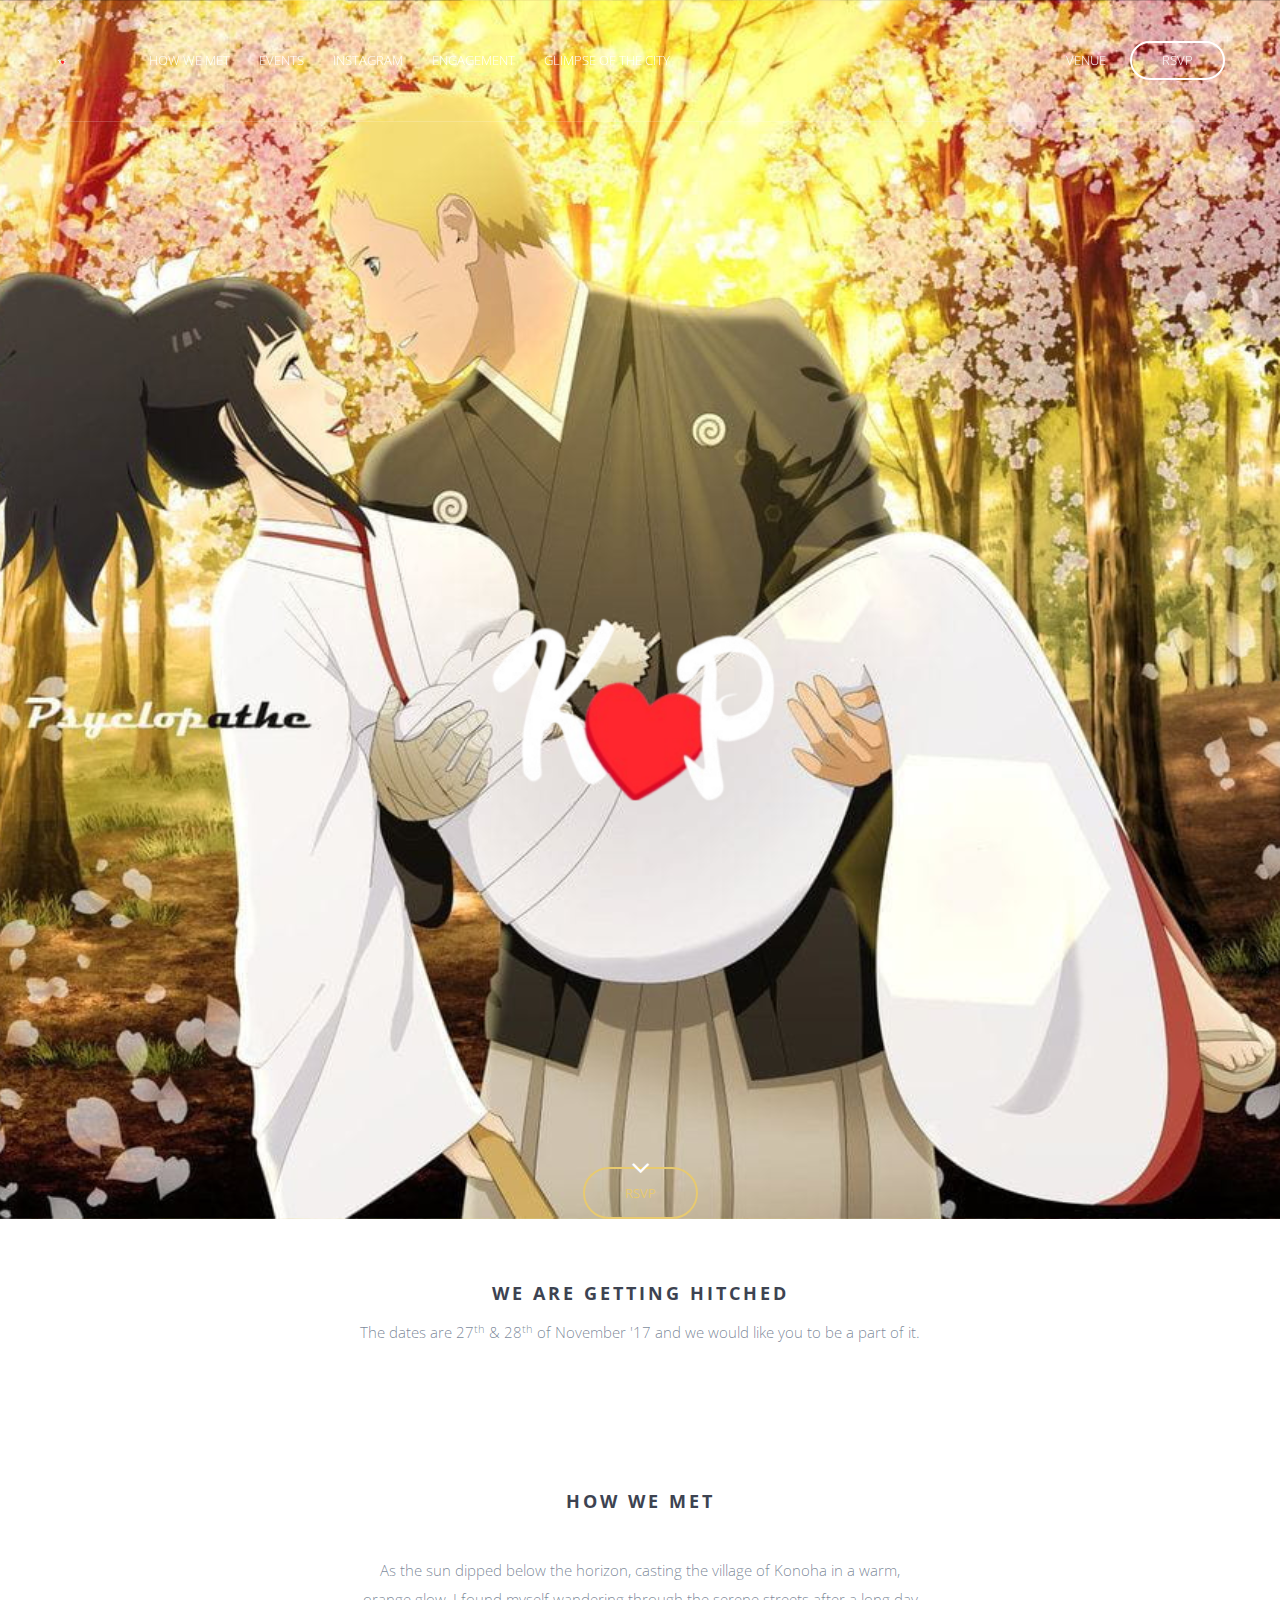
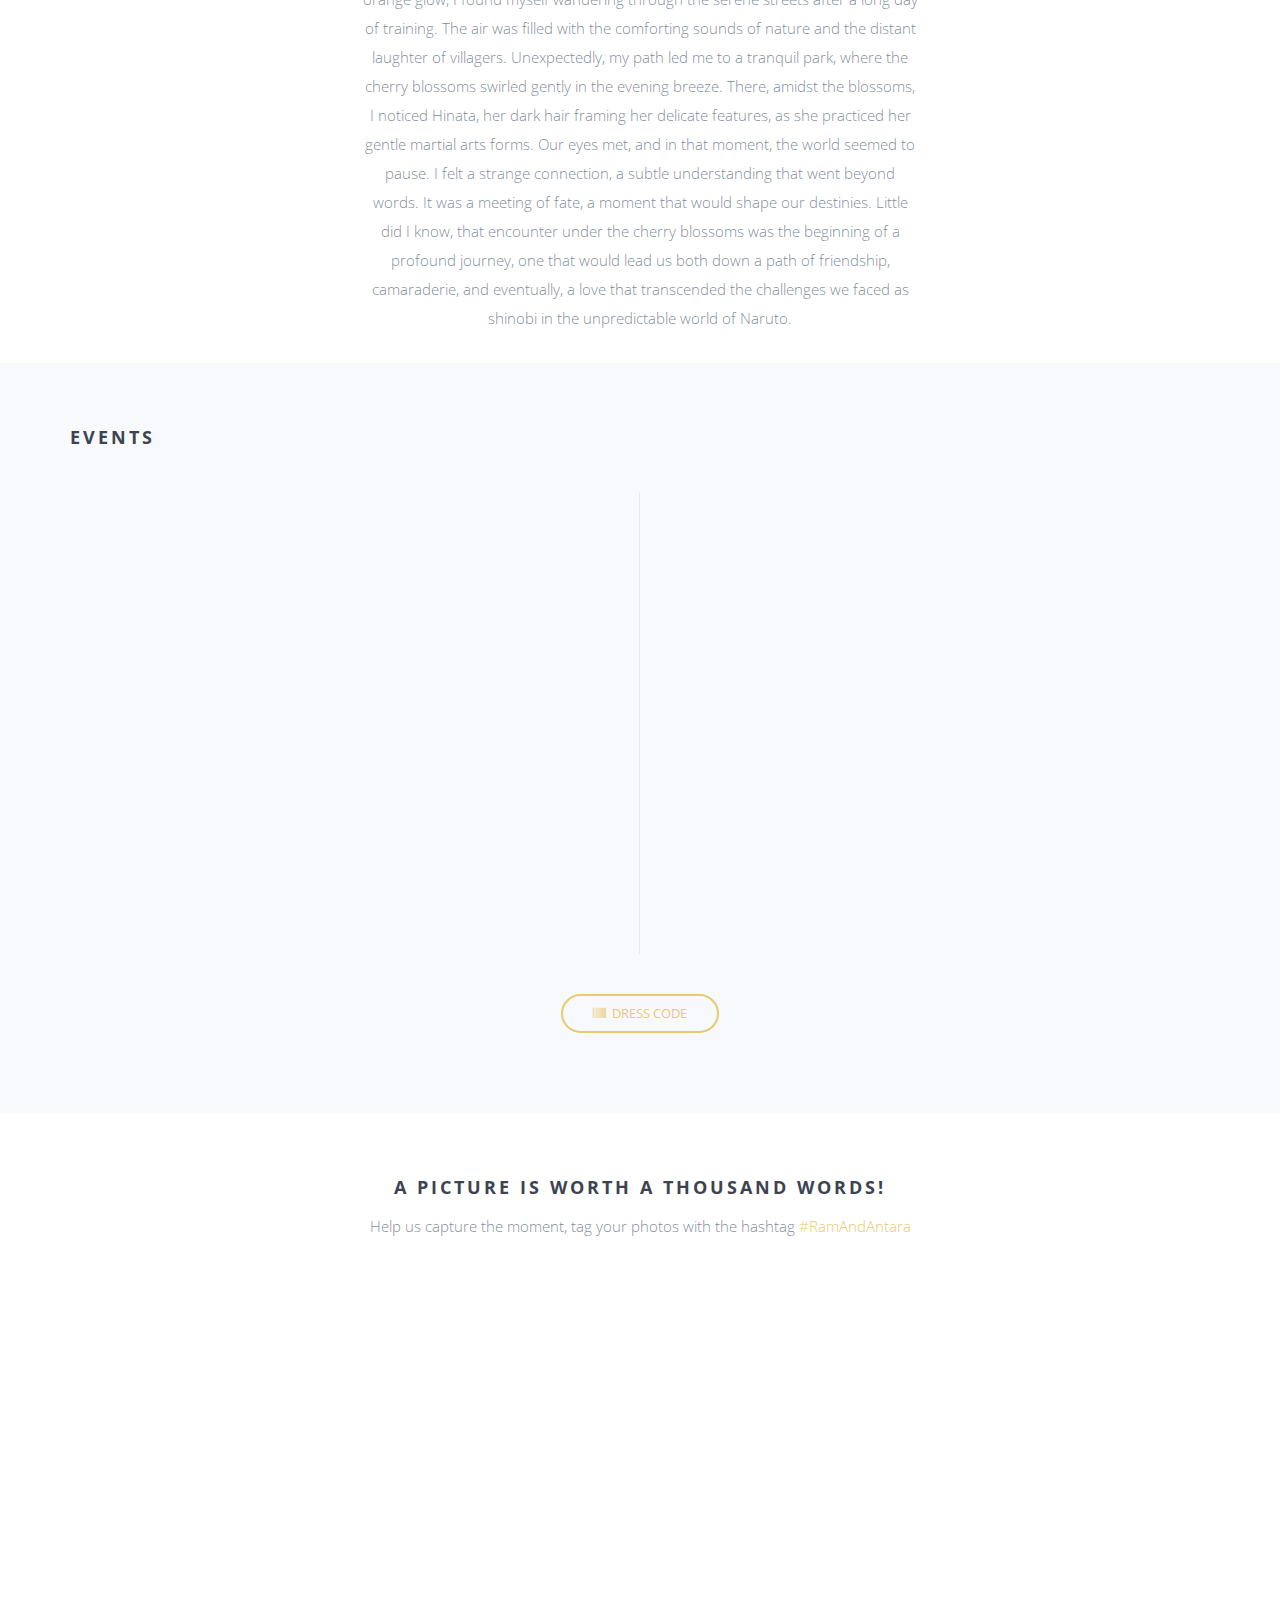
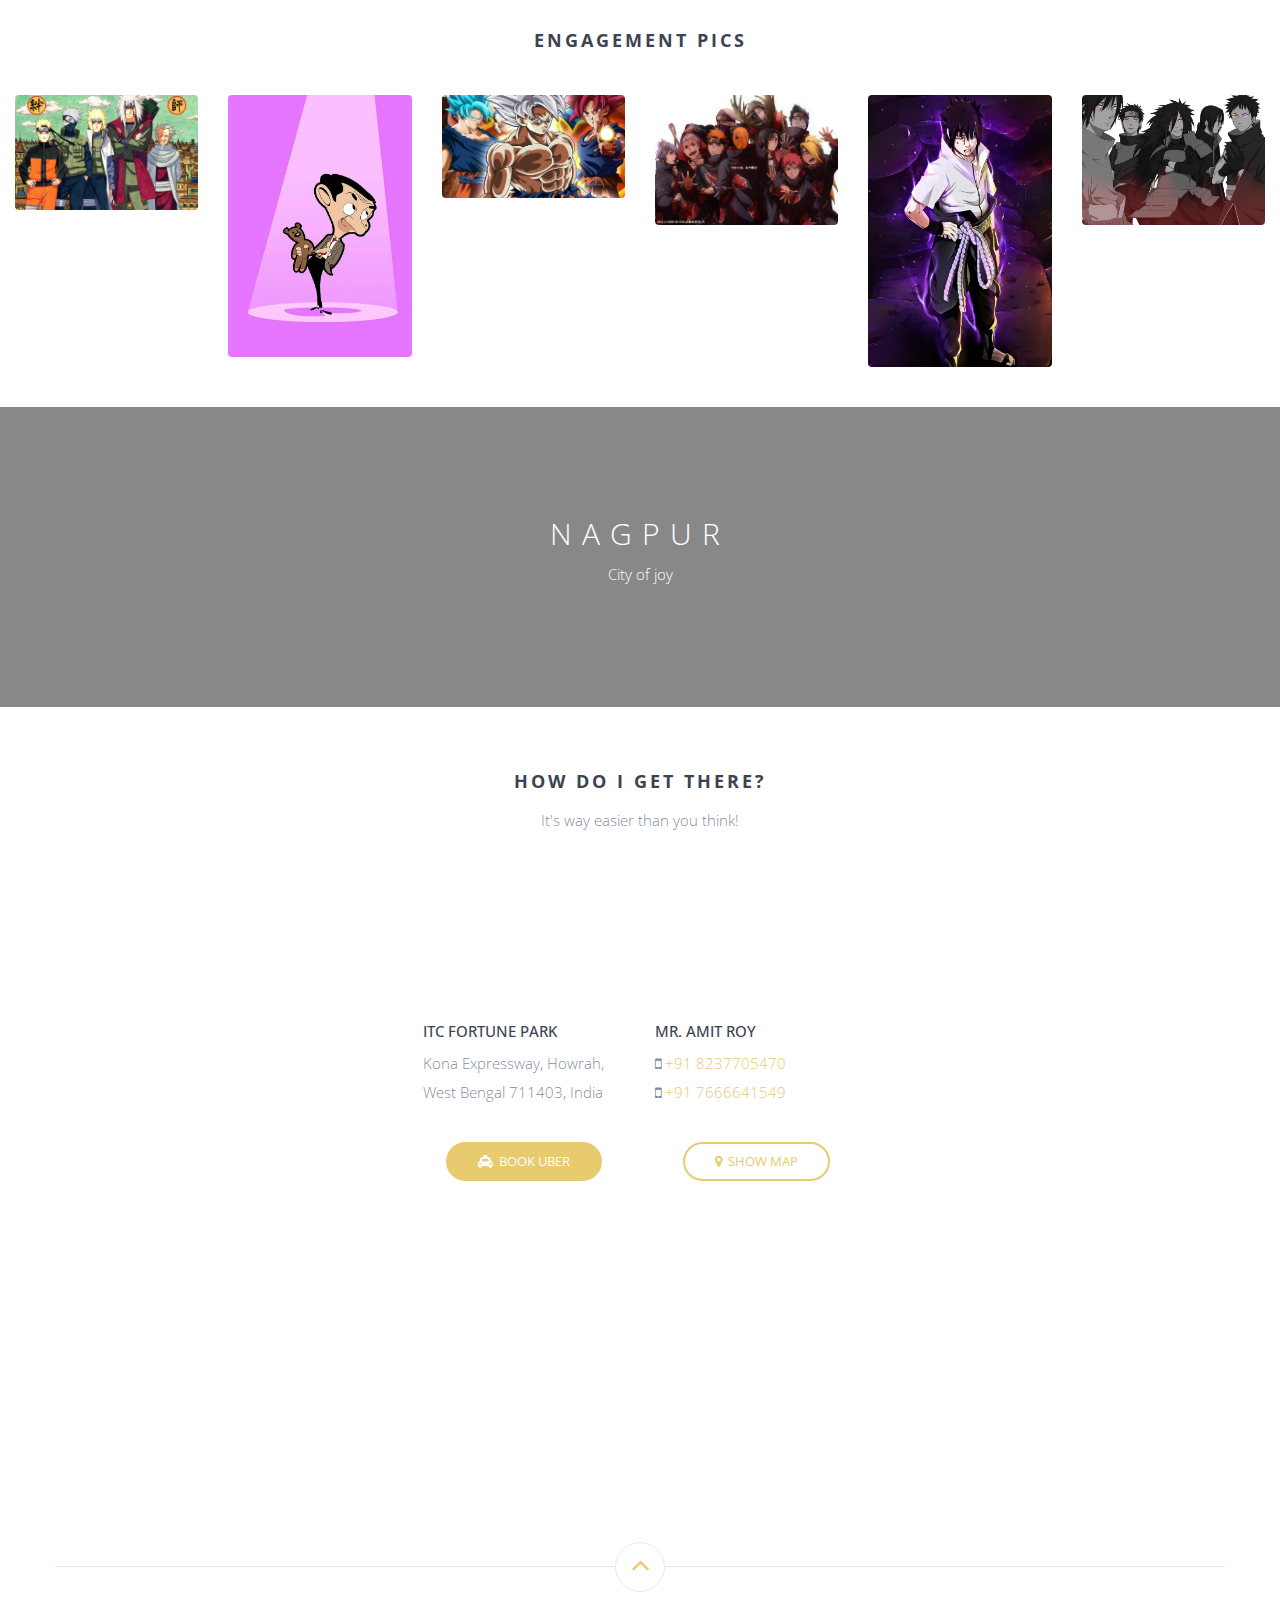
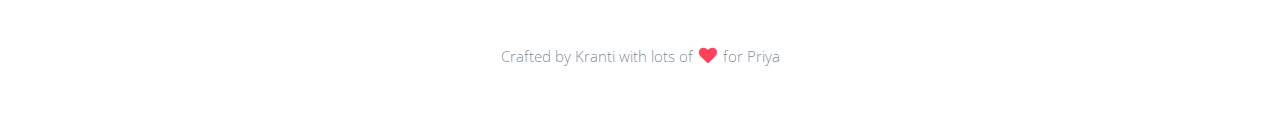
==== index.html @ 47516de5 "first commit" ====
<!doctype html>
<!--[if lt IE 7]>
<html class="no-js lt-ie9 lt-ie8 lt-ie7" lang="en"> <![endif]-->
<!--[if IE 7]>
<html class="no-js lt-ie9 lt-ie8" lang="en"> <![endif]-->
<!--[if IE 8]>
<html class="no-js lt-ie9" lang="en"> <![endif]-->
<!--[if gt IE 8]><!-->
<html class="no-js" lang="en"> <!--<![endif]-->
<head>
    <meta charset="utf-8">
    <meta http-equiv="X-UA-Compatible" content="IE=edge"/>
    <title>Kranti & Priya getting hitched!</title>
    <meta name="description" content="We would like to invite you to our big day.">
    <meta name="viewport" content="width=device-width, initial-scale=1">
    <meta name="theme-color" content="#ffffff">
    <meta property="og:title" content="Ram & Antara getting hitched">
    <meta property="og:description" content="We would like to invite you to our big day.">
    <meta property="og:image" content="https://wedding.ramswaroop.me/img/hero-min.jpg">
    <meta property="og:type" content="website">
    <link rel="apple-touch-icon" sizes="180x180" href="apple-touch-icon.png">
    <link rel="icon" type="image/png" sizes="32x32" href="favicon-32x32.png">
    <link rel="icon" type="image/png" sizes="16x16" href="favicon-16x16.png">
    <link rel="manifest" href="manifest.json">
    <link rel="mask-icon" href="safari-pinned-tab.svg" color="#5bbad5">

    <script>
        // load css files from CDN if local node_modules fail
        function loadCssFromCDN(css) {
            // create new link tag
            const link = document.createElement('link');
            if (css === 'animate.css') {
                link.href = 'https://cdnjs.cloudflare.com/ajax/libs/animate.css/3.7.2/animate.min.css';
            } else if (css === 'font-awesome.css') {
                link.href = 'https://cdnjs.cloudflare.com/ajax/libs/font-awesome/4.7.0/css/font-awesome.min.css';
            }
            link.rel = 'stylesheet';

            // add link tag to head section
            document.getElementsByTagName('head')[0].appendChild(link);
        }

        // load js files from CDN if local node_modules fail
        function loadJsFromCDN(js) {
            if (js === 'waypoints.js') {
                document.write('<script src="https://cdnjs.cloudflare.com/ajax/libs/waypoints/4.0.1/jquery.waypoints.js"><\/script>');
            } else if (js === 'jquery.js') {
                document.write('<script src="https://ajax.googleapis.com/ajax/libs/jquery/1.11.2/jquery.min.js"><\/script>');
            }
        }
    </script>

    <link rel="stylesheet" href="css/normalize.min.css">
    <link rel="stylesheet" href="css/bootstrap.min.css">
    <link rel="stylesheet" href="css/jquery.fancybox.css">
    <link rel="stylesheet" href="css/flexslider.css">
    <link rel="stylesheet" href="css/styles.min.css">
    <link rel="stylesheet" href="css/queries.css">
    <link rel="stylesheet" href="node_modules/animate.css/animate.min.css" onerror="loadCssFromCDN('animate.css')">
    <link rel="stylesheet" href="node_modules/font-awesome/css/font-awesome.min.css" onerror="loadCssFromCDN('font-awesome.css')">
    <script src="js/vendor/modernizr-2.8.3-respond-1.4.2.min.js"></script>
</head>
<body id="top">
  <!----  <script>
        document.addEventListener('mousemove', function(e){
            Let body= document.querySelector('body');
            Let heart=document.createElement('span');
            Let x =e.offsetX;
            Let y=e.offsetY;
            heart.style.left=x+'px';
            heart.style.top=y+'px';

            body.appendChild(heart);


            setTimeout(function(){
                heart.remove();


            },1000)


        })




    </script>
    <canvas id="canvas" width="1" height="1"></canvas> -->
<!--[if lt IE 8]>
<p class="browserupgrade">You are using an <strong>outdated</strong> browser. Please <a href="https://browsehappy.com/">upgrade
    your browser</a> to improve your experience.</p>
<![endif]-->
<section class="hero">
    <section class="navigation">
        <header>
            <div class="header-content">
                <div class="logo"><a href="#"><img src="img/logo.png" alt="Logo"></a></div>
                <div class="header-nav">
                    <nav>
                        <ul class="primary-nav">
                            <li><a href="#intro">How we met</a></li>
                            <li><a href="#events">Events</a></li>
                            <li><a href="#instagram">Instagram</a></li>
                            <li><a href="#eng-pics">Engagement</a></li>
                            <li class="hidden-sm hidden-xs"><a href="#video-bg">Glimpse of the city</a></li>
                        </ul>
                        <ul class="member-actions">
                            <li><a href="#map" class="login">Venue</a></li>
                            <li><a href="#rsvp" class="btn-white btn-small">RSVP</a></li>
                        </ul>
                    </nav>
                </div>
                <div class="navicon">
                    <a class="nav-toggle" href="#"><span></span></a>
                </div>
            </div>
        </header>
    </section>
    <div class="container">
        <div class="row">
            <div class="col-md-10 col-md-offset-1">
                <div class="hero-content text-center">
                    <!--<h1>Ram and Antara</h1>-->
                    <img src="img/logo-lg.png">
                    <!--<p class="intro">Ram & Antara are getting hitched!</p>-->
                    <!--<a href="#" class="btn btn-fill btn-large btn-margin-right">Scroll Down</a> -->
                </div>
            </div>
        </div>
        <div class="row">
            <div class="col-sm-4 hidden-xs"></div>
            <div class="col-sm-4 hidden-xs text-center"><a href="#rsvp"
                                                           class="btn btn-accent btn-large rsvp-btn">RSVP</a></div>
            <div class="col-sm-4 hidden-xs"></div>
        </div>
    </div>
    <div class="down-arrow floating-arrow"><a href="#invitation"><i class="fa fa-angle-down"></i></a></div>
</section>

<section id="invitation" class="section-padding">
    <div class="container">
        <div class="row">
            <div class="col-md-12 text-center">
                <h3>We are getting hitched</h3>
                <p>The dates are 27<sup>th</sup> & 28<sup>th</sup> of November '17 and we would like you to be a part of
                    it.</p>
                <div class="share-bar"></div>
            </div>
        </div>
    </div>
</section>

<section id="intro">
    <div class="container">
        <div class="row">
            <div class="col-md-12 text-center">
                <h3 class="header">How we met</h3>
            </div>
        </div>
        <div class="row">
            <div class="col-md-3 hidden-sm hidden-xs"><img src="img/IMG_2317.png" class="wp1"></div>
            <div class="col-md-6">
                <p>
                    As the sun dipped below the horizon, casting the village of Konoha in a warm, orange glow, I found myself wandering through the serene streets after a long day of training. The air was filled with the comforting sounds of nature and the distant laughter of villagers. Unexpectedly, my path led me to a tranquil park, where the cherry blossoms swirled gently in the evening breeze. There, amidst the blossoms, I noticed Hinata, her dark hair framing her delicate features, as she practiced her gentle martial arts forms. Our eyes met, and in that moment, the world seemed to pause. I felt a strange connection, a subtle understanding that went beyond words. It was a meeting of fate, a moment that would shape our destinies. Little did I know, that encounter under the cherry blossoms was the beginning of a profound journey, one that would lead us both down a path of friendship, camaraderie, and eventually, a love that transcended the challenges we faced as shinobi in the unpredictable world of Naruto.
                </p>
            </div>
            <div class="col-md-3 hidden-sm hidden-xs"><img src="img/DSD_0214.png" class="wp2"></div>
        </div>
        <div class="row">
            <div class="col-sm-4 col-sm-push-2 col-xs-6 hidden-md hidden-lg"><img src="img/IMG_2317.jpg" class="wp8"></div>
            <div class="col-sm-4 col-sm-push-2 col-xs-6 hidden-md hidden-lg"><img src="img/DSD_0214.jpg" class="wp9"></div>
        </div>
    </div>
</section>

<section class="events section-padding" id="events">
    <div class="container">
        <div class="row">
            <div class="col-md-12">
                <h3 class="header">Events</h3>
            </div>
        </div>
        <div class="row">
            <div class="col-md-6 col-sm-12 col-xs-12 leftcol">
                <div class="wp3">
                    <p><strong>27th November</strong></p>

                    <h5>Mehndi <span class="time">1PM - 5PM</span></h5>
                    <p>It's one of the oldest traditional Indian pre wedding ceremony where the bride and groom
                        attend the event together and a professional mehndi artist applies
                        mehndi to the bride's hands and feet. This will be having a celebratory
                        festival feel to it with people wearing vibrant clothes and dancing, singing, playing
                        games and a lot more.</p>
                </div>
                <div class="wp5">
                    <h5>Cocktail Night <span class="time">7PM - 12AM</span></h5>
                    <p>This event is no way close to ethnic. The bride & groom would like to have some "shots before the
                        knot". With booze flowing down the floor and the western attire on, everyone would be busy
                        showing off their new moves on the stage which they have finely honed. Lastly, expect some beer
                        pong matches & karaoke for sure.</p>
                </div>
            </div>
            <div class="col-md-6 col-sm-12 col-xs-12 rightcol">
                <div class="wp4">
                    <p><strong>28th November</strong></p>

                    <h5>Haldi <span class="time">10AM-11AM</span></h5>
                    <p>The haldi ceremony is usually held separately for the bride and the groom. This one is for the
                        bride. It is a low-key event that involves the application of turmeric paste on the hands, legs
                        and face of the bride. The groom is not allowed to see the bride after this ritual until the
                        final wedding ceremony starts.</p>
                </div>
                <div class="wp6">
                    <h5>Wedding <span class="time">6PM-12AM</span></h5>
                    <p>This is the main event in the entire wedding when the bride and the groom tie the
                        knot. The groom comes with the barat and is greeted by the bride side with some dhol of course
                        as maximum number of guests would be attending this event. This is when the couple circle the
                        sacred fire and are finally declared husband and wife.</p>
                </div>
            </div>
        </div>
        <div class="row section-padding">
            <div class="col-md-4 col-md-offset-4 text-center">
                <a class="btn btn-accent btn-small" data-toggle="modal" data-target="#dc-modal">
                    <i class="fa fa-barcode"></i>&nbsp;&nbsp;Dress code
                </a>
            </div>
        </div>
        <!--<div class="row">
            <div class="col-xs-12 section-border section-padding">
            </div>
        </div>-->
    </div>

    <div id="dc-modal" class="modal fade" tabindex="-1" role="dialog">
        <div class="modal-dialog" role="document">
            <div class="modal-content">
                <div class="modal-body">
                    <button type="button" class="close" data-dismiss="modal" aria-label="Close"><span>&times;</span>
                    </button>
                    <h3 class="text-center section-padding">Ugh... dress codes?</h3>
                    <h5>Mehndi <span class="time">1PM - 5PM</span></h5>
                    <p>
                        <strong>Ethnic indian wear</strong>
                        <br>
                        Ladies can wear saree
                        <a href="https://www.pinterest.com/ramswarooppatra/mehndi-dress-for-women/">any color</a>
                        and gentlemen can be on
                        their <a href="https://www.pinterest.com/ramswarooppatra/mehndi-dress-for-men/">chaddi banyan</a>or ninja style clothes.
                    </p>
                    <h5>Cocktail Night <span class="time">7PM - 12AM</span></h5>
                    <p>
                        <strong>Western attire</strong>
                        <br>
                        A semi-formal look that is contemporary & fashionable which is not too prim & proper is the best
                        to pull off this night. You can see some pins for
                        <a href="https://www.pinterest.com/ramswarooppatra/cocktail-night-outfit-for-women/">ladies</a>
                        & <a href="https://www.pinterest.com/ramswarooppatra/cocktail-night-outfit-for-men/">gents</a>.
                    </p>
                    <h5>Wedding <span class="time">6PM-12AM</span></h5>
                    <p>
                        <strong>Indian or Japanese</strong>
                        <br>
                        Ladies can flaunt their unconventional sarees,
                        <a href="https://www.pinterest.com/ramswarooppatra/indo-western-lehengas/">chaddi banyan</a>,
                        <a href="https://www.pinterest.com/ramswarooppatra/indo-western-anarkalis/">saree</a>,
                        suit/blazer <a
                            href="https://www.pinterest.com/ramswarooppatra/high-neck-jackets-for-men/">naruto tshirts</a> combo.
                    </p>
                </div>
            </div><!-- /.modal-content -->
        </div><!-- /.modal-dialog -->
    </div><!-- /.modal -->

</section>

<section id="instagram" class="section-padding">
    <div class="container">
        <div class="row">
            <div class="col-md-12 text-center">
                <h3>A picture is worth a thousand words!</h3>
                <p>Help us capture the moment, tag your photos with the hashtag
                    <a href="https://www.instagram.com/naruto/?hl=en" target="_blank">#RamAndAntara</a>
                </p>
            </div>
        </div>
        <div class="row section-border wp7">
            <div class="col-md-4 col-md-offset-4">
                <img src="img/iphone_instagram.jpg">
            </div>
        </div>
    </div>
</section>

<section id="eng-pics" class="section-padding">
    <div class="container-fluid">
        <div class="row">
            <div class="col-md-12 text-center">
                <h3 class="header">Engagement Pics</h3>
            </div>
        </div>
        <div class="row">
            <div class="col-md-2">
                <a class="fancybox" rel="group" href="img/eng_pics/_RFX2942-lg.jpg">
                    <div class="img-wrap">
                        <div class="overlay">
                            <i class="fa fa-search"></i>
                        </div>
                        <img src="img/eng_pics/_RFX2942-sm.jpg" alt=""/>
                    </div>
                </a>
            </div>
            <div class="col-md-2">
                <a class="fancybox" rel="group" href="img/eng_pics/IMG_3483-lg.webp">
                    <div class="img-wrap">
                        <div class="overlay">
                            <i class="fa fa-search"></i>
                        </div>
                        <img src="img/eng_pics/IMG_3483-sm.webp" alt=""/>
                    </div>
                </a>
            </div>
            <div class="col-md-2">
                <a class="fancybox" rel="group" href="img/eng_pics/_RFX2992-lg.jpg">
                    <div class="img-wrap">
                        <div class="overlay">
                            <i class="fa fa-search"></i>
                        </div>
                        <img src="img/eng_pics/_RFX2992-sm.jpg" alt=""/>
                    </div>
                </a>
            </div>
            <div class="col-md-2">
                <a class="fancybox" rel="group" href="img/eng_pics/_RFX3064-lg.jpg">
                    <div class="img-wrap">
                        <div class="overlay">
                            <i class="fa fa-search"></i>
                        </div>
                        <img src="img/eng_pics/_RFX3064-sm.jpg" alt=""/>
                    </div>
                </a>
            </div>
            <div class="col-md-2">
                <a class="fancybox" rel="group" href="img/eng_pics/NGP_4089-lg.webp">
                    <div class="img-wrap">
                        <div class="overlay">
                            <i class="fa fa-search"></i>
                        </div>
                        <img src="img/eng_pics/NGP_4089-sm.webp" alt=""/>
                    </div>
                </a>
            </div>
            <div class="col-md-2">
                <a class="fancybox" rel="group" href="img/eng_pics/NGP_4119-lg.jpg">
                    <div class="img-wrap">
                        <div class="overlay">
                            <i class="fa fa-search"></i>
                        </div>
                        <img src="img/eng_pics/NGP_4119-sm.jpg" alt=""/>
                    </div>
                </a>
            </div>
        </div>
    </div>
    <div class="container">
        <div class="row hidden-lg hidden-md hidden-xs">
            <div class="col-xs-12 section-border section-padding"></div>
        </div>
    </div>
    <!--<div class="row">
        <div class="col-md-12">
            <div class="diamond floating-logo">
                <img src="img/sketch-logo.png" alt="Sketch Logo">
                <div class="ring"></div>
            </div>
        </div>
    </div>-->
</section>

<section id="video-bg" class="hidden-sm hidden-xs">
    <div id="bgndVideo" class="player"
         data-property="{videoURL:'https://youtu.be/9giqL1H6yRs',containment:'#video-bg',autoPlay:true, mute:true, showControls:false, startAt:80, stopAt:259, opacity:1}">
    </div>
    <div id="video-content">
        <h5>Nagpur</h5>
        <p>City of joy</p>
    </div>
</section>

<section id="map" class="section-padding">
    <div class="text-center">
        <h3>How do I get there?</h3>
        <p>It's way easier than you think!</p>
    </div>
    <div id="map-canvas"></div>
    <div id="map-content-wrapper" class="container pointer-events-none">
        <div class="row">
            <div class="col-xs-offset-1 col-xs-10 col-md-offset-3 col-md-6">
                <div class="text-center">
                    <div id="btn-show-content" class="toggle-map-content pointer-events-auto">
                        <i class="fa fa-info-circle"></i>&nbsp;&nbsp; Show info
                    </div>
                </div>
                <div id="map-content" class="pointer-events-auto">
                    <div class="row">
                        <div class="col-md-6">
                            <h5>ITC Fortune Park</h5>
                            <p>Kona Expressway, Howrah, West Bengal 711403, India</p>
                        </div>
                        <div class="col-md-6">
                            <h5>Mr. Amit Roy</h5>
                            <p><i class="fa fa-mobile"></i> <a href="tel://+919412345678">+91 8237705470</a><br>
                                <i class="fa fa-mobile"></i> <a href="tel://+917123456789">+91 7666641549</a></p>
                        </div>
                    </div>
                    <div class="row text-center">
                        <div class="col-md-6" style="padding: 5px;">
                            <a class="btn btn-fill btn-small"
                               href="https://m.uber.com/ul/?action=setPickup&client_id=Yh7Dl6SjB56RY2JuuZF8ttVa6ryFV78W&pickup=my_location&dropoff[formatted_address]=Fortune%20Park%20Panchwati%20-%20Hotels%20in%20Kolkata%2C%20Howrah%2C%20West%20Bengal%2C%20India&dropoff[latitude]=22.593276&dropoff[longitude]=88.270277"><i
                                    class="fa fa-taxi"></i>&nbsp;&nbsp;Book Uber</a>
                        </div>
                        <div class="col-md-6" style="padding: 5px;">
                            <a class="btn btn-accent btn-small" id="btn-show-map"><i class="fa fa-map-marker"></i>&nbsp;&nbsp;Show
                                map</a>
                        </div>
                    </div>
                </div>
            </div>
        </div>
    </div>
</section>

<section class="rsvp text-center" id="rsvp">

    <div id="rsvp-modal" class="modal fade" tabindex="-1" role="dialog">
        <div class="modal-dialog" role="document">
            <div class="modal-content">
                <div class="modal-body">
                    <button type="button" class="close" data-dismiss="modal" aria-label="Close"><span>&times;</span>
                    </button>
                    <div class="section-padding">
                        <h3>Thank you!</h3>
                        <p>We are glad to see you join us on our big day.</p>
                        <div id="add-to-cal"></div>
                    </div>
                </div>
            </div><!-- /.modal-content -->
        </div><!-- /.modal-dialog -->
    </div><!-- /.modal -->

    <!--<div class="container">
        <div class="row">
            <div class="col-md-6 col-md-offset-3">
                <h3>What are you waiting for?</h3>
                <p>We would greatly appreciate if you could RSVP before 1st of November '17</p>
                <form id="rsvp-form" class="rsvp-form"
                      action=""
                      method="POST">
                    <div class="row">
                        <div class="col-md-6 col-sm-6">
                            <div class="form-input-group">
                                <i class="fa fa-envelope"></i><input type="email" name="email" class=""
                                                                     placeholder="Your email"
                                                                     required>
                            </div>
                        </div>
                        <div class="col-md-6 col-sm-6">
                            <div class="form-input-group">
                                <i class="fa fa-user"></i><input name="name" class=""
                                                                 placeholder="Your name"
                                                                 required>
                            </div>
                        </div>
                    </div>
                    <div class="row">
                        <div class="col-md-6 col-sm-6">
                            <div class="form-input-group">
                                <i class="fa fa-users"></i><input type="number" name="extras" class="" min="0"
                                                                  max="4"
                                                                  placeholder="Husband/Wife or kids"
                                                                  required>
                            </div>
                        </div>
                        <div class="col-md-6 col-sm-6">
                            <div class="form-input-group">
                                <i class="fa fa-key"></i><input type="number" name="invite_code" id="invite_code"
                                                                class="" min="0"
                                                                placeholder="Invite code"
                                                                required>
                            </div>
                        </div>
                    </div>
                    <div class="row">
                        <div class="col-md-12" id="alert-wrapper"></div>
                    </div>
                    <button class="btn-fill rsvp-btn">
                        Yes,
                        that's me!
                    </button>
                </form>
            </div>
        </div>
    </div>-->
</section>

<footer>
    <div class="container">
        <div class="row">
            <div class="col-sm-12 text-center content">
                <span class="to-top-wrapper"><a href="#top" class="to-top"><i class="fa fa-angle-up"></i></a></span>
                <p>Crafted by Kranti with lots of <span class="fa fa-heart pulse2"></span> for Priya</p>
            </div>
        </div>
    </div>
</footer>
<script src="js/vendor/jquery-1.11.2.min.js" onerror="loadJsFromCDN('jquery.js')"></script>
<script src="node_modules/waypoints/lib/jquery.waypoints.min.js" onerror="loadJsFromCDN('waypoints.js')"></script>
<script src="js/jquery.fancybox.pack.js"></script>
<script src="js/vendor/bootstrap.min.js"></script>
<script src="js/jquery.flexslider-min.js"></script>
<script src="js/jquery.mb.YTPlayer.min.js"></script>
<script src="js/vendor/ouical.js"></script>
<script src="js/scripts.min.js"></script>
<script async defer
        src="https://maps.googleapis.com/maps/api/js?key=AIzaSyBlPw3GQYI3faa_9mRE6plWuM7xNEmrwH0&callback=initMap"></script>
<!-- Google Analytics -->
<script>
    (function (i, s, o, g, r, a, m) {
        i['GoogleAnalyticsObject'] = r;
        i[r] = i[r] || function () {
            (i[r].q = i[r].q || []).push(arguments)
        }, i[r].l = 1 * new Date();
        a = s.createElement(o),
            m = s.getElementsByTagName(o)[0];
        a.async = 1;
        a.src = g;
        m.parentNode.insertBefore(a, m)
    })(window, document, 'script', 'https://www.google-analytics.com/analytics.js', 'ga');
    ga('create', 'UA-46465113-4', 'auto');
    ga('send', 'pageview');
</script>

</body>
</html>
---- css/styles.min.css ----
@import"https://fonts.googleapis.com/css?family=Open+Sans:300italic,400italic,600italic,700italic,800italic,400,300,600,700,800";@import"https://fonts.googleapis.com/css?family=Merriweather:400,300,400italic,300italic,700,700italic";@import"https://fonts.googleapis.com/css?family=Nunito:400,300,700";p{font-size:15px;line-height:29px;color:rgba(28,54,83,.6);padding-bottom:20px}h1{font-size:60px}h2{font-size:40px;font-weight:300;color:#3d4351}h3{color:#3d4351;font-size:18px;font-weight:700;text-transform:uppercase;letter-spacing:3px;line-height:29px}h4{font-size:18px}h5{font-size:15px;color:#3d4351;text-transform:uppercase;font-weight:500}.btn{font-size:13px;border:solid 2px;-moz-border-radius:40px;-webkit-border-radius:40px;border-radius:40px;display:inline-block;text-transform:uppercase}.btn:hover,.btn:focus{color:#fff;border-color:#e8ca6f;background-color:#e8ca6f}.btn-white{font-size:13px;border:solid 2px;-moz-border-radius:40px;-webkit-border-radius:40px;border-radius:40px;display:inline-block;border-color:#fff}.btn-white:hover,.btn-white:focus{color:#e8ca6f;border-color:#e8ca6f}.btn-fill{color:#fff;border:solid 2px #e8ca6f;-moz-border-radius:40px;-webkit-border-radius:40px;border-radius:40px;display:inline-block;text-transform:uppercase;background-color:#e8ca6f}.btn-fill:hover,.btn-fill:focus{color:#fff;background-color:#d3b56a;border-color:#d3b56a}.btn-small{padding:8px 30px}.btn-large{padding:15px 40px}.btn-margin-right{margin-right:20px}section.intro,section.features-extra,section.rsvp{background:#fff}section.features,section.events,section.blog{background:#f8f9fd}.group:after{content:"";display:table;clear:both}.no-padding{padding:0}.no-margin{margin:0}a{color:#e8ca6f;-webkit-transition-timing-function:ease;transition-timing-function:ease;-webkit-transition-duration:200ms;transition-duration:200ms;-webkit-transition-property:color,border-color,background-color;transition-property:color,border-color,background-color}a:hover,a:focus{color:#d3b56a;text-decoration:none}body{font-family:"Open Sans",sans-serif;font-weight:300;color:rgba(28,54,83,.6);-webkit-text-size-adjust:100%}*:focus{outline:none !important}ul,ol{margin:0;padding:0}ul li{list-style:none}section .header{padding-bottom:30px}.section-padding{padding:40px 0}.section-border{border-bottom:1px solid #e6e9ea}.tooltip{position:absolute;z-index:1070;display:block;font-family:"Helvetica Neue",Helvetica,Arial,sans-serif;font-size:12px;font-weight:normal;line-height:1.4;visibility:visible;filter:alpha(opacity=0);opacity:0}.tooltip.in{filter:alpha(opacity=90);opacity:.9}.tooltip.top{padding:5px 0;margin-top:-3px}.tooltip.right{padding:0 5px;margin-left:3px}.tooltip.bottom{padding:5px 0;margin-top:3px}.tooltip.left{padding:0 5px;margin-left:-3px}.tooltip-inner{max-width:200px;padding:3px 8px;color:#fff;text-align:center;text-decoration:none;text-transform:capitalize;background-color:#000;border-radius:4px}.pulse2{animation-name:pulse2;animation-duration:1s;animation-iteration-count:infinite;animation-timing-function:linear}@keyframes pulse2{0%{transform:scale(1.1)}50%{transform:scale(0.8)}100%{transform:scale(1)}}.floating-arrow{animation-name:floating-arrow;animation-duration:2s;animation-iteration-count:infinite;animation-timing-function:ease-in-out}@keyframes floating-arrow{from{transform:translate(-50%, 0)}65%{transform:translate(-50%, 15px)}to{transform:translate(-50%, 0)}}.floating-logo{animation-name:floating-logo;animation-duration:2s;animation-iteration-count:infinite;animation-timing-function:ease-in-out}@keyframes floating-logo{from{transform:translate(-50%, 0)}50%{transform:translate(-50%, 10px)}to{transform:translate(-50%, 0)}}.wp1,.wp2,.wp3,.wp4,.wp5,.wp6,.wp7,.wp8,.wp9{visibility:hidden}.wp8,.wp9{-webkit-animation-delay:.3s;animation-delay:.3s}.bounceInLeft,.bounceInRight,.fadeInUp,.fadeInUpDelay,.fadeInDown,.fadeInUpD,.fadeInLeft,.fadeInRight,.bounceInDown{visibility:visible}.header-nav.open{visibility:visible;opacity:.9;-webkit-transition:opacity .5s;transition:opacity .5s}.nav-toggle{position:absolute;top:0;right:15px;z-index:999999;padding:10px 35px 16px 0;cursor:pointer}.nav-toggle:focus{outline:none}.nav-toggle span,.nav-toggle span:before,.nav-toggle span:after{content:"";position:absolute;display:block;width:35px;height:3px;-moz-border-radius:1px;-webkit-border-radius:1px;border-radius:1px;background:#fff;cursor:pointer}.nav-toggle span:before{top:-10px}.nav-toggle span:after{bottom:-10px}.nav-toggle span,.nav-toggle span:before,.nav-toggle span:after{-moz-transition:all 300ms ease-in-out;-o-transition:all 300ms ease-in-out;-webkit-transition:all 300ms ease-in-out;transition:all 300ms ease-in-out}.nav-toggle.active span{background-color:rgba(0,0,0,0)}.nav-toggle.active span:before,.nav-toggle.active span:after{top:0}.nav-toggle.active span:before{-moz-transform:rotate(45deg);-ms-transform:rotate(45deg);-o-transform:rotate(45deg);-webkit-transform:rotate(45deg);transform:rotate(45deg)}.nav-toggle.active span:after{top:10px;-moz-transform:translatey(-10px) rotate(-45deg);-ms-transform:translatey(-10px) rotate(-45deg);-o-transform:translatey(-10px) rotate(-45deg);-webkit-transform:translatey(-10px) rotate(-45deg);transform:translatey(-10px) rotate(-45deg)}.navicon{position:absolute;height:26px;right:10px;top:48px;visibility:hidden;transition:all 300ms ease-in-out}.hero{min-height:750px;background:url("../img/hero-min.jpg") center center;-webkit-background-size:cover;-moz-background-size:cover;-o-background-size:cover;background-size:cover;position:relative}.hero .down-arrow a{color:#fff}.hero h1{color:#fff;margin-bottom:40px}.hero p.intro{color:#fff;font-size:20px;font-weight:300;margin-bottom:80px}.hero .hero-content{padding-top:40%}.hero .hero-content img{width:55%;margin-bottom:12%}.navigation{transition:all 300ms ease-in-out;position:fixed;width:100%;z-index:999}.fixed{position:fixed;background-color:rgba(55,36,40,.88);z-index:999;width:100%}header{padding:50px 0;border-bottom:solid 1px rgba(255,255,255,.2);position:relative;width:1170px;margin:0 auto;transition:padding 300ms ease-in-out}header a{color:#fff;text-transform:uppercase;font-size:13px}header a.login{margin-right:20px}header .logo{display:inline-block}header .logo img{height:19px}header ul.primary-nav{margin:0 0 0 75px;padding:0}header ul.primary-nav li{display:inline}header ul.primary-nav li a{color:#fff;padding-right:25px}header ul.primary-nav li a:hover{color:#e8ca6f}header ul.primary-nav li:last-child a{padding-right:0px}header ul.member-actions li{display:inline}header ul.member-actions li a{color:#fff}header ul.member-actions li a:hover{color:#e8ca6f}header .header-nav{display:inline-block}header .member-actions{position:absolute;right:0;top:41px;transition:all 300ms ease-in-out}.down-arrow{color:#fff;font-size:30px;position:absolute;bottom:30px;left:50%;transform:translateX(-50%)}.share-bar{margin-top:20px}.intro span.icon{font-size:40px;color:#e8ca6f;font-weight:bold}.intro-icon{display:inline-block;vertical-align:top;padding:6px 0 0 0;margin-right:20px;width:40px}.intro-content{display:inline-block;width:80%}#intro{padding-top:40px}#intro img{width:100%;height:auto}#intro p{text-align:center}.features{position:relative}.features p{margin-bottom:0;padding-bottom:0}.features h3{margin:0 0 20px 0}.features span.icon{font-size:35px;color:#e8ca6f;font-weight:bold}.features .feature-icon{display:inline-block;vertical-align:top;padding:6px 0 0 0;margin-right:20px;width:35px}.features .feature-content{display:inline-block;width:75%}.features .intro-icon{display:inline-block;vertical-align:top;padding:6px 0 0 0;margin-right:20px}.features .intro-content{display:inline-block;width:80%}.features ul.features-stack{margin-top:50px}.features ul.features-stack li{margin-top:20px;padding-bottom:20px;border-bottom:solid 1px #e6e9ea}.features ul.features-stack li:last-child{padding-bottom:0px;border-bottom:none}.features .ipad-wrap{width:706px;height:1002px;background:url("../img/ipad-device.png") no-repeat center center;z-index:1}.features .iphone-wrap{width:304px;height:620px;background:url("../img/iphone6.png") no-repeat center center;position:absolute;left:530px;bottom:129px;z-index:2}.features .device-showcase{position:absolute;bottom:-365px;right:61%}.features .responsive-feature-img,.features-extra .responsive-feature-img{display:none}.devices{position:relative}.features-extra{position:relative;z-index:3}.features-extra .btn{margin-top:20px}.features-extra .macbook-wrap{position:absolute;width:916px;height:540px;background:url("../img/macbook-pro.png") no-repeat center center;top:114px;z-index:4;left:50%}.hero-strip{margin-top:120px;background:#333844 url("../img/polygonal-bg.jpg") no-repeat center center;padding-bottom:190px;position:relative}.hero-strip i{font-family:"Nunito",sans-serif;font-weight:300;font-size:25px;color:#f69d52;vertical-align:top;margin-left:-8px;font-style:normal}.hero-strip h2{color:#fff;margin:0 0 20px 0}.hero-strip p{color:#acb1b4}.hero-strip .btn{margin-top:10px}.hero-strip .logo-placeholder{width:230px;height:230px;position:absolute;bottom:-285px;left:50%;transform:translateX(-50%)}.events .leftcol{padding-right:100px;border-right:solid 1px #e6e9ea}.events .rightcol{padding-left:100px}.events .time{font-size:13px;font-style:italic;text-transform:lowercase;color:rgba(28,54,83,.6)}.blog{padding-bottom:120px}.blog img{width:100%;height:auto;-moz-transition:all 300ms ease-in-out;-o-transition:all 300ms ease-in-out;-webkit-transition:all 300ms ease-in-out;transition:all 300ms ease-in-out}.blog h2{font-size:11px;color:#acb1b4;font-weight:500;text-transform:uppercase;margin-top:35px}.blog .btn{margin-top:20px}.blog .blog-img-wrap{position:relative;overflow:hidden}.blog .blog-img-wrap .overlay{position:absolute;width:100%;height:100%;background-color:rgba(255,255,255,.5);-moz-transition:all 300ms ease-in-out;-o-transition:all 300ms ease-in-out;-webkit-transition:all 300ms ease-in-out;transition:all 300ms ease-in-out;-ms-filter:"progid:DXImageTransform.Microsoft.Alpha(Opacity=0)";filter:alpha(opacity=0);opacity:0}.blog .blog-img-wrap i{color:#fff;font-size:20px;position:absolute;width:20px;height:20px;top:25px;right:35px}.blog .blog-img-wrap:hover img,.blog .blog-img-wrap:focus img{-moz-transform:scale(1.1);-ms-transform:scale(1.1);-o-transform:scale(1.1);-webkit-transform:scale(1.1);transform:scale(1.1)}.blog .blog-img-wrap:hover .overlay,.blog .blog-img-wrap:focus .overlay{-ms-filter:"progid:DXImageTransform.Microsoft.Alpha(Opacity=1)";filter:alpha(opacity=1);opacity:1;z-index:9}.blog figcaption i{margin-left:5px;font-size:15px}.blog figcaption a.blog-post-title{color:rgba(28,54,83,.6)}.blog figcaption a.blog-post-title:hover,.blog figcaption a.blog-post-title:focus{color:#3d4351}#instagram img{width:100%}#eng-pics img{width:100%;height:auto;-moz-transition:all 300ms ease-in-out;-o-transition:all 300ms ease-in-out;-webkit-transition:all 300ms ease-in-out;transition:all 300ms ease-in-out}#eng-pics .img-wrap{position:relative;overflow:hidden;border-radius:4px}#eng-pics .img-wrap .overlay{position:absolute;width:100%;height:100%;background-color:rgba(255,255,255,.5);-moz-transition:all 300ms ease-in-out;-o-transition:all 300ms ease-in-out;-webkit-transition:all 300ms ease-in-out;transition:all 300ms ease-in-out;-ms-filter:"progid:DXImageTransform.Microsoft.Alpha(Opacity=0)";filter:alpha(opacity=0);opacity:0}#eng-pics .img-wrap i{color:#fff;font-size:15px;position:absolute;width:15px;height:15px;top:6px;right:6px}#eng-pics .img-wrap:hover img,#eng-pics .img-wrap:focus img{-moz-transform:scale(1.1);-ms-transform:scale(1.1);-o-transform:scale(1.1);-webkit-transform:scale(1.1);transform:scale(1.1)}#eng-pics .img-wrap:hover .overlay,#eng-pics .img-wrap:focus .overlay{-ms-filter:"progid:DXImageTransform.Microsoft.Alpha(Opacity=1)";filter:alpha(opacity=1);opacity:1;z-index:9}#eng-pics .diamond{width:230px;height:230px;position:absolute;bottom:-145px;left:50%;transform:translateX(-50%);z-index:500}#eng-pics .ring{width:75px;height:75px;border-radius:75px;border:10px solid #d0d3d4;position:absolute;left:34%;top:75%;z-index:-1}#video-bg{height:300px}#video-content{width:100%;height:100%;padding-top:100px;position:relative;background:rgba(17,17,17,.5);text-align:center}#video-content h5{color:#fff;font-size:30px;font-weight:300;letter-spacing:10px}#video-content p{color:#fff}#map-canvas{height:500px;width:100%}#map-content-wrapper{position:relative;margin-top:-502px;margin-bottom:150px}#map-content{margin-top:40px;padding:50px 60px;background:#fff;-webkit-transition:opacity .5s,visibility .6s,margin-top .5s;transition:opacity .5s,visibility .6s,margin-top .5s}#btn-show-content{padding:20px;background:#fff;cursor:pointer;display:inline-block;-webkit-transition:opacity .5s,visibility .6s,margin-top .5s;transition:opacity .5s,visibility .6s,margin-top .5s}.toggle-map-content{opacity:0;visibility:hidden}.pointer-events-none{pointer-events:none}.pointer-events-auto{pointer-events:auto}.rsvp{padding-bottom:140px}.rsvp .rsvp-form .rsvp-btn{padding:15px 0;border-radius:3px;width:100%;font-size:13px}.rsvp .rsvp-form .form-input-group{width:100%;height:55px;margin:0 auto 10px;-moz-border-radius:5px;-webkit-border-radius:5px;border-radius:5px;border:solid 1px #e6e9ea;text-align:left;position:relative}.rsvp .rsvp-form .form-input-group i{color:#e8ca6f;font-size:14px}.rsvp .rsvp-form .form-input-group i:after{content:"";height:30px;width:1px;border-right:solid 1px #e6e9ea;position:absolute;top:50%;left:30px;transform:translateY(-50%)}.rsvp .rsvp-form .form-input-group i.fa-user,.rsvp .rsvp-form .form-input-group i.fa-users,.rsvp .rsvp-form .form-input-group i.fa-envelope,.rsvp .rsvp-form .form-input-group .fa-key{font-size:14px;position:absolute;top:50%;transform:translateY(-50%);margin-left:20px}.rsvp .rsvp-form .form-input-group input{padding-left:68px;width:100%;height:100%;-moz-border-radius:6px;-webkit-border-radius:6px;border-radius:6px;border:none}.rsvp .rsvp-form .form-input-group input::-webkit-input-placeholder{color:#bcc1c3}.rsvp .rsvp-form .form-input-group input:-moz-placeholder{color:#bcc1c3}.rsvp .rsvp-form .form-input-group input::-moz-placeholder{color:#bcc1c3}.rsvp .rsvp-form .form-input-group input:-ms-input-placeholder{color:#bcc1c3}footer .content{border-top:1px solid #e6e9ea;padding-bottom:20px}footer .to-top-wrapper{font-size:30px;display:block;cursor:pointer;margin:-25px auto 50px;border-radius:50%;width:50px;height:50px;border:1px solid #e6e9ea;background:#fff}footer .to-top-wrapper .to-top{display:block;-webkit-transition:all .3s ease-in-out;-moz-transition:all .3s ease-in-out;-ms-transition:all .3s ease-in-out;-o-transition:all .3s ease-in-out;transition:all .3s ease-in-out}footer .to-top-wrapper .to-top:hover{margin-top:-5px}footer span.fa-heart{color:#ff415c;font-size:18px;margin:0 2px}body.modal-open{padding-right:0 !important}.modal-body{padding:25px}
---- css/queries.css ----
@media screen and (max-width: 1200px) {
    header {
        width: 90%;
        margin: 0 auto;
    }

    .intro-content {
        display: inline-block;
        width: 70%;
    }

}

@media screen and (max-width: 1024px) {
    .hero .hero-content {
        padding-top: 50%;
    }
}

/* Responsive nav kicks in */
@media screen and (max-width: 991px) {
    header {
        width: 90%;
        padding-left: 25px;
    }

    .hero .hero-content {
        padding-top: 50%;
    }

    .header-nav {
        position: fixed;
        background-color: #000;
        width: 100%;
        height: 100%;
        top: 0;
        left: 0;
        z-index: 99999;
        visibility: hidden;
        opacity: 0;
        -webkit-transition: opacity 0.5s, visibility 0s 0.5s;
        transition: opacity 0.5s, visibility 0s 0.5s;
    }

    ul.member-actions {
        position: static;
    }

    .navicon {
        visibility: visible;
    }

    header .nav-wrapper {
        display: absolute;
    }

    header nav {
        position: relative;
        top: 45%;
        -moz-transform: translatey(-45%);
        -ms-transform: translatey(-45%);
        -o-transform: translatey(-45%);
        -webkit-transform: translatey(-45%);
        transform: translatey(-45%);
    }

    nav ul li a {
        color: #fff;
        font-size: 25px;
        text-transform: uppercase;
        font-weight: 600;
        -moz-transition: all 300ms ease-in-out;
        -o-transition: all 300ms ease-in-out;
        -webkit-transition: all 300ms ease-in-out;
        transition: all 300ms ease-in-out
    }

    nav ul li {
        margin-bottom: 25px
    }

    nav ul.primary-nav li {
        display: block;
    }

    nav ul.member-actions li {
        display: block;
    }

    nav a.login {
        margin-right: 0px;
    }

    nav ul.primary-nav {
        margin: 0;
        padding: 0;
        text-align: center;
    }

    nav ul.primary-nav li a {
        padding-right: 0;
    }

    nav .member-actions {
        position: static;
        padding: 0;
        text-align: center;
    }

    nav ul.primary-nav li,
    nav ul.member-actions li {
        -ms-filter: "progid:DXImageTransform.Microsoft.Alpha(Opacity=0)";
        filter: alpha(opacity=0);
        opacity: 0;
        -moz-transform: translate3d(0, -80px, 0);
        -ms-transform: translate3d(0, -80px, 0);
        -o-transform: translate3d(0, -80px, 0);
        -webkit-transform: translate3d(0, -80px, 0);
        transform: translate3d(0, -80px, 0);
        -moz-transition: -moz-transform 0.5s, opacity 0.5s;
        -o-transition: -o-transform 0.5s, opacity 0.5s;
        -webkit-transition: -webkit-transform 0.5s, opacity 0.5s;
        transition: transform 0.5s, opacity 0.5s;
        -moz-transition: -moz-transform 0.5s, opacity 0.5s;
        -o-transition: -o-transform 0.5s, opacity 0.5s;
        -webkit-transition: -webkit-transform 0.5s, opacity 0.5s;
        transition: transform 0.5s, opacity 0.5s
    }

    header .header-nav.open ul.primary-nav li,
    header .header-nav.open ul.member-actions li {
        -ms-filter: "progid:DXImageTransform.Microsoft.Alpha(Opacity=100)";
        filter: alpha(opacity=100);
        opacity: 1;
        -moz-transform: translate3d(0, 0, 0);
        -ms-transform: translate3d(0, 0, 0);
        -o-transform: translate3d(0, 0, 0);
        -webkit-transform: translate3d(0, 0, 0);
        transform: translate3d(0, 0, 0)
    }

    nav ul.primary-nav li:first-child {
        -moz-transition-delay: 0.05s;
        -o-transition-delay: 0.05s;
        -webkit-transition-delay: 0.05s;
        transition-delay: 0.05s
    }

    nav ul.primary-nav li:nth-child(2) {
        -moz-transition-delay: 0.1s;
        -o-transition-delay: 0.1s;
        -webkit-transition-delay: 0.1s;
        transition-delay: 0.1s
    }

    nav ul.primary-nav li:nth-child(3) {
        -moz-transition-delay: 0.15s;
        -o-transition-delay: 0.15s;
        -webkit-transition-delay: 0.15s;
        transition-delay: 0.15s
    }

    nav ul.primary-nav li:nth-child(4) {
        -moz-transition-delay: 0.2s;
        -o-transition-delay: 0.2s;
        -webkit-transition-delay: 0.2s;
        transition-delay: 0.2s
    }

    nav ul.member-actions li:first-child {
        -moz-transition-delay: 0.25s;
        -o-transition-delay: 0.25s;
        -webkit-transition-delay: 0.25s;
        transition-delay: 0.25s
    }

    nav ul.member-actions li:nth-child(2) {
        -moz-transition-delay: 0.30s;
        -o-transition-delay: 0.30s;
        -webkit-transition-delay: 0.30s;
        transition-delay: 0.30s
    }

    .intro-content {
        display: inline-block;
        width: 75%;
        margin-bottom: 30px;
    }

    .last {
        margin: 0;
    }

    .features {
        padding-bottom: 0;
    }

    .features .device-showcase,
    .features-extra .macbook-wrap {
        display: none;
    }

    .features .responsive-feature-img,
    .features-extra .responsive-feature-img {
        display: block;
        width: 85%;
        margin: 15% auto 0;
    }

    .features .responsive-feature-img img,
    .features-extra .responsive-feature-img img {
        width: 100%;
    }

    .hero-strip {
        margin-top: 0;
    }

    .events .leftcol {
        padding: 0 15px;
        margin-bottom: 15px;
        border-right: none;
    }

    .events .rightcol {
        padding: 0 20px;
    }
    
    #eng-pics .img-wrap {
        border-radius: 0;
    }

    #map-content-wrapper {
        margin-bottom: 40px;
    }
    
    #map-content {
        margin-top: 0;
        padding: 35px;
    }

    .rsvp {
        padding-top: 40px;
    }

    footer .social-share {
        display: none;
    }

    footer .footer-links {
        margin: 120px 0 120px 0;
    }
}

@media screen and (max-width: 640px) {
    .hero .hero-content {
        padding-top: 100%;
    }

    #eng-pics .img-wrap i {
        font-size: 25px;
        position: absolute;
        width: 25px;
        height: 25px;
        top: 10px;
        right: 10px; }

    #map-content-wrapper {
        margin-bottom: 0;
    }
    
    footer ul.footer-group {
        border-top: none;
    }

    footer ul.footer-group li a {
        font-size: 13px;
        text-transform: uppercase;
        padding: 20px 0;
        display: block;
        border-bottom: dashed 1px #4E566C;
    }

    footer ul.footer-group li {
        display: block;
    }

    footer .footer-links {
        margin: 50px 0 50px 0;
    }

}

@media screen and (max-width: 480px) {
    .hero .hero-content {
        padding-top: 110%;
    }
    
    .hero .hero-content img {
        width: 65%;
    }

    .hero .btn {
        display: block;
        width: 80%;
        margin: 0 auto;
    }

    .hero .btn:first-of-type {
        margin-bottom: 20px;
    }

    .hero h1 {
        font-size: 50px;
    }

    .btn-margin-right {
        margin-right: 0px;
    }

    .features .device-showcase-left {
        position: absolute;
        bottom: -392px;
        left: 41%;
        right: auto;
        transform: translateX(-50%);
    }

    .features .ipad-wrap {
        width: 706px;
        height: 1002px;
        background: url("../img/ipad-device.png") no-repeat center center;
        z-index: 1;
        background-size: 40%;
    }

    .features .iphone-wrap {
        width: 304px;
        height: 617px;
        background: url("../img/iphone6.png") no-repeat center center;
        position: absolute;
        left: 350px;
        bottom: 129px;
        z-index: 2;
        background-size: 40%;
    }

    .features {
        padding-bottom: 0;
    }

    .down-arrow {
        display: none;
    }

}

@media screen and (max-width: 320px) {
    .hero .hero-content {
        padding-top: 130%;
    }

    .rsvp {
        padding-top: 20px;
    }
}
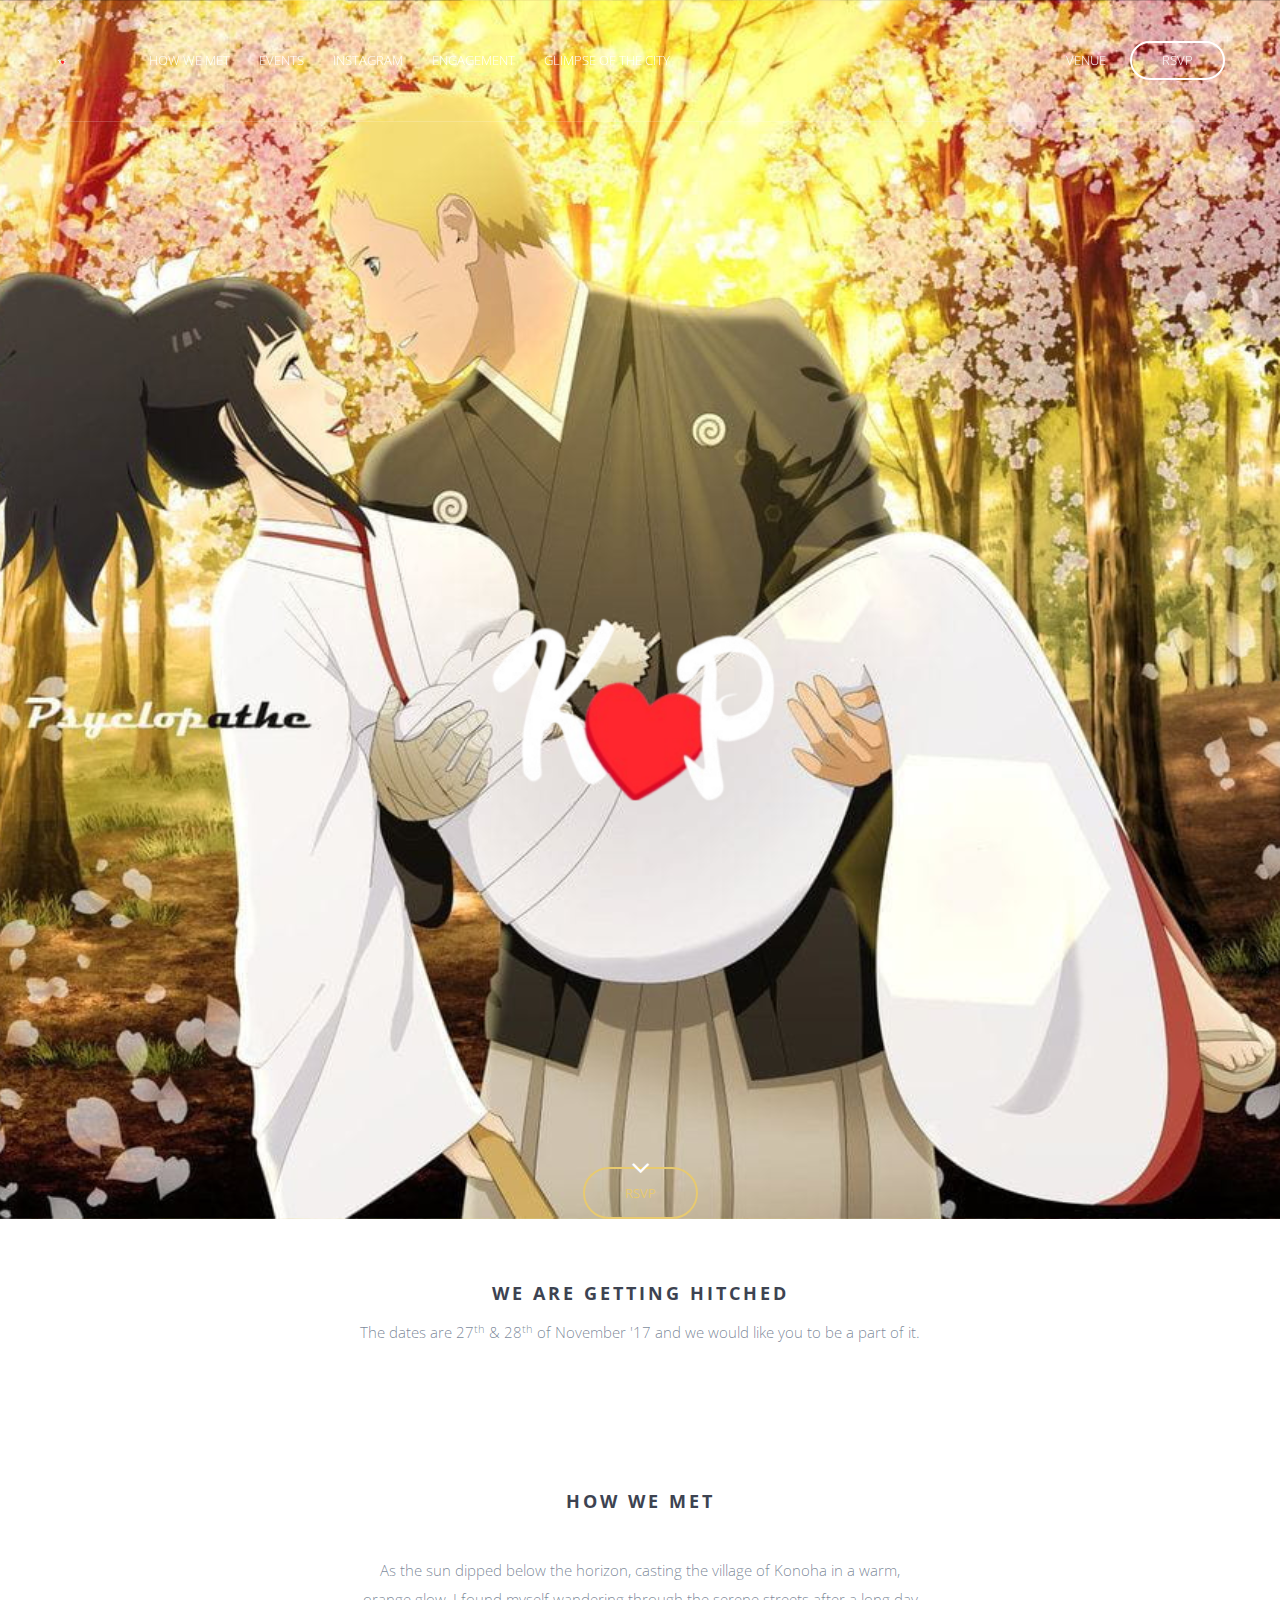
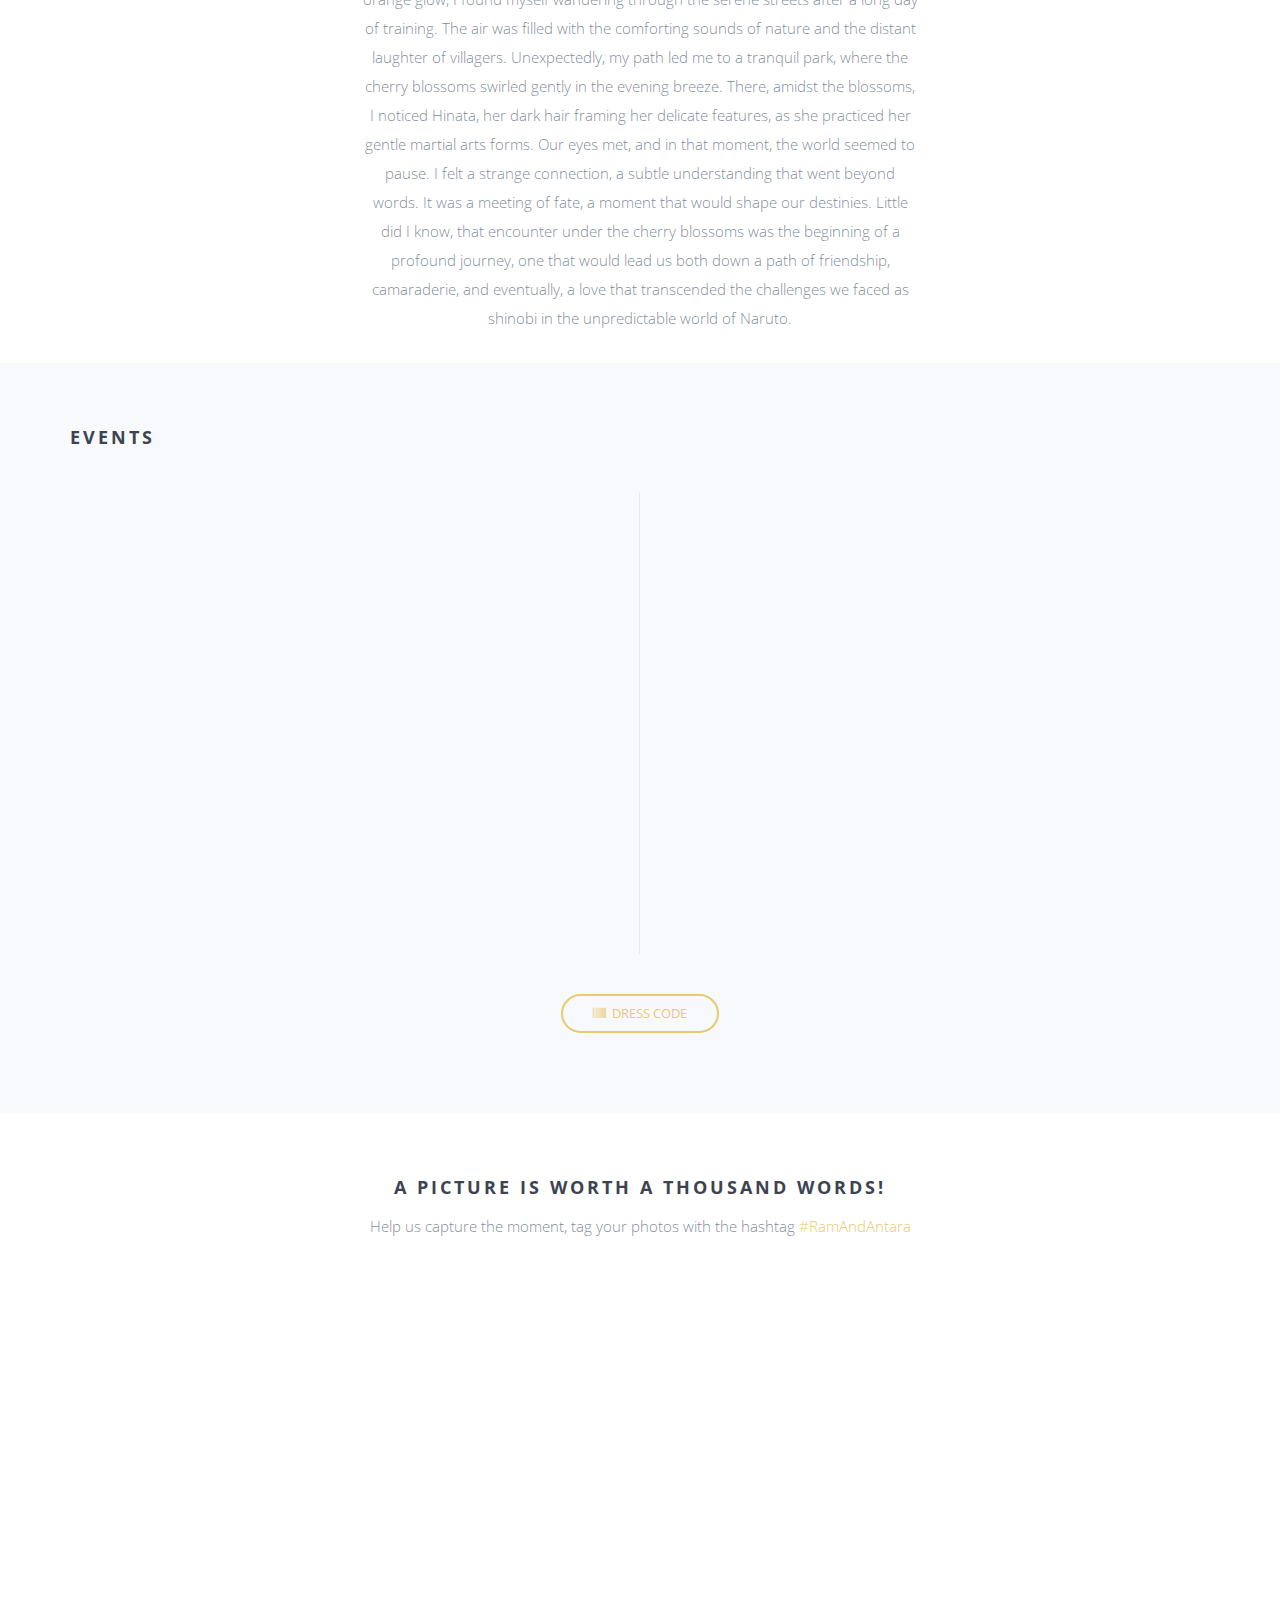
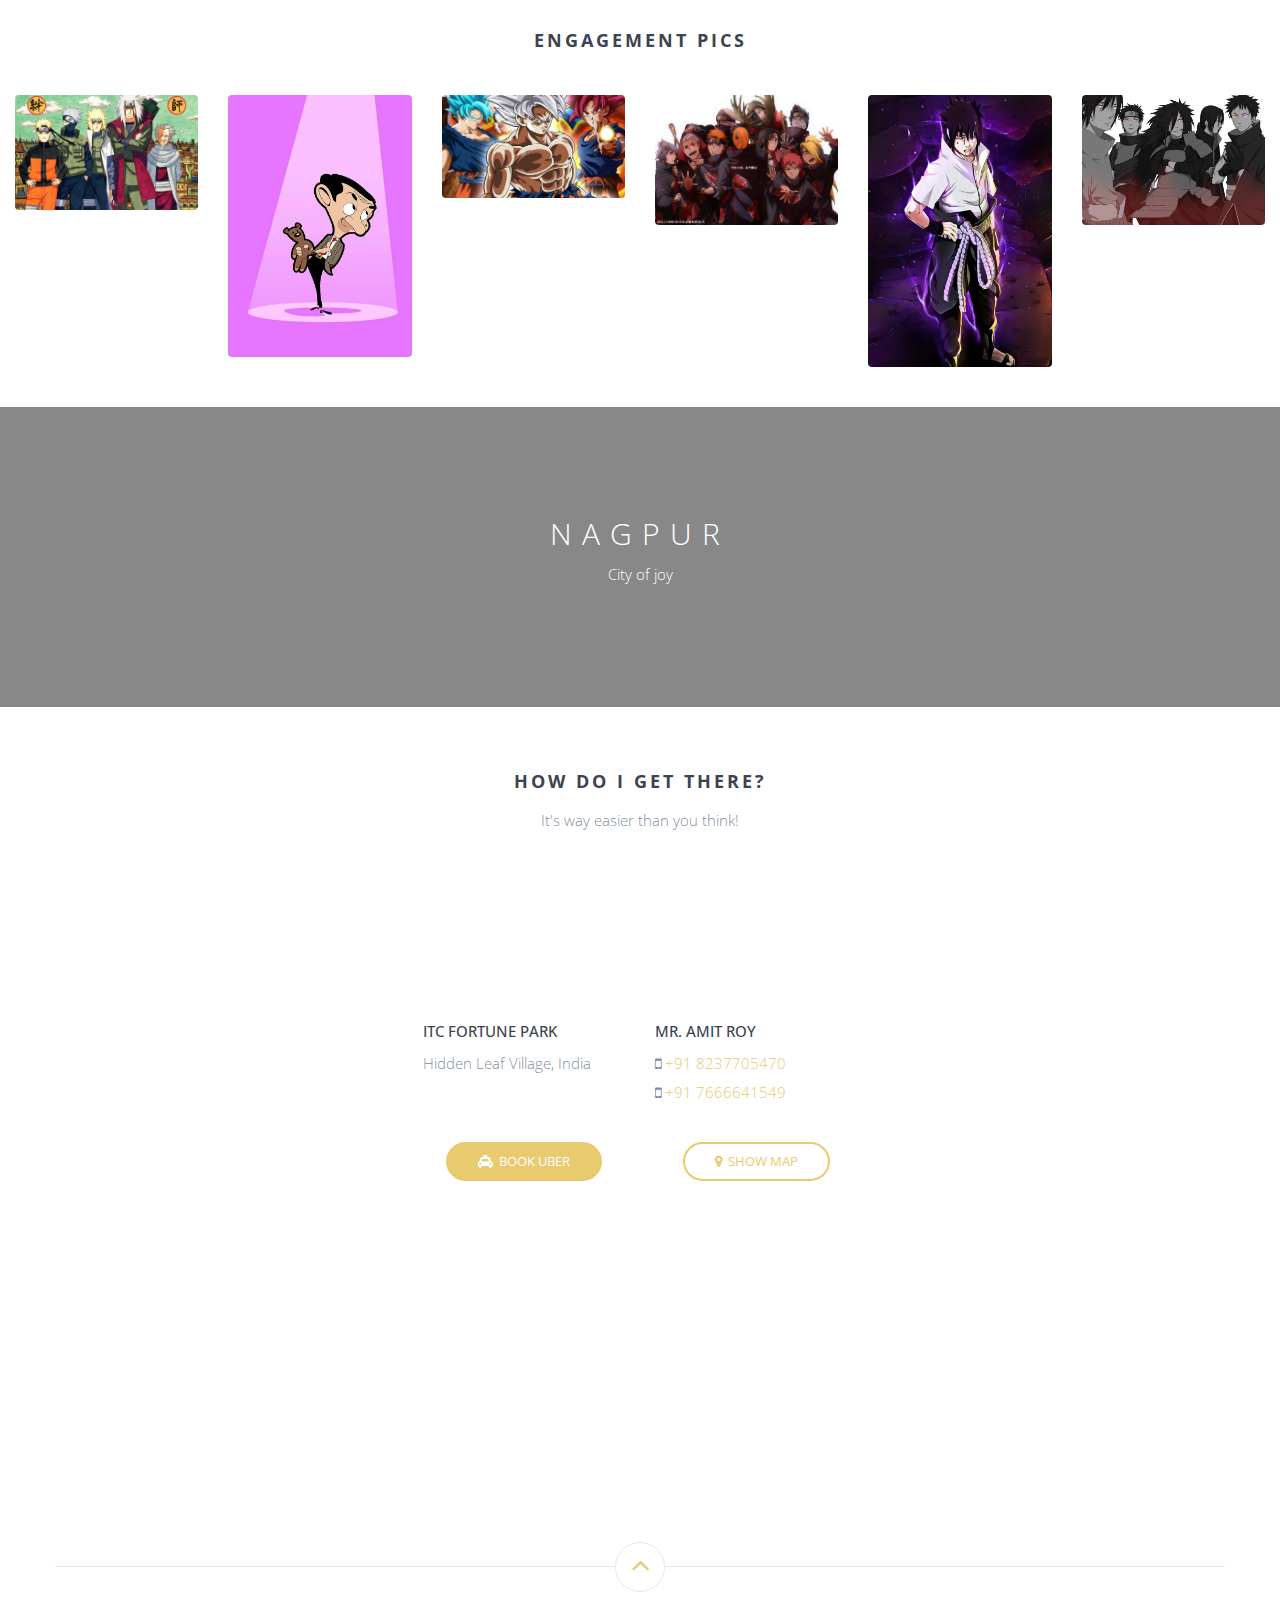
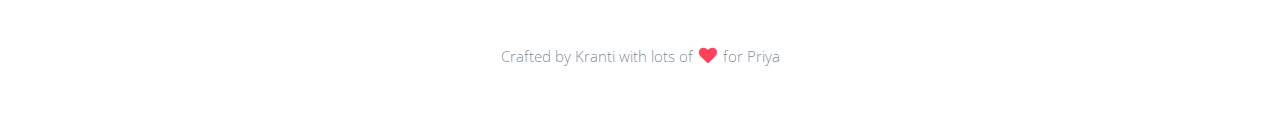
==== commit 62042511: "Update index.html" ====
--- a/index.html
+++ b/index.html
@@ -406,7 +406,7 @@
                     <div class="row">
                         <div class="col-md-6">
                             <h5>ITC Fortune Park</h5>
-                            <p>Kona Expressway, Howrah, West Bengal 711403, India</p>
+                            <p>Hidden Leaf Village, India</p>
                         </div>
                         <div class="col-md-6">
                             <h5>Mr. Amit Roy</h5>
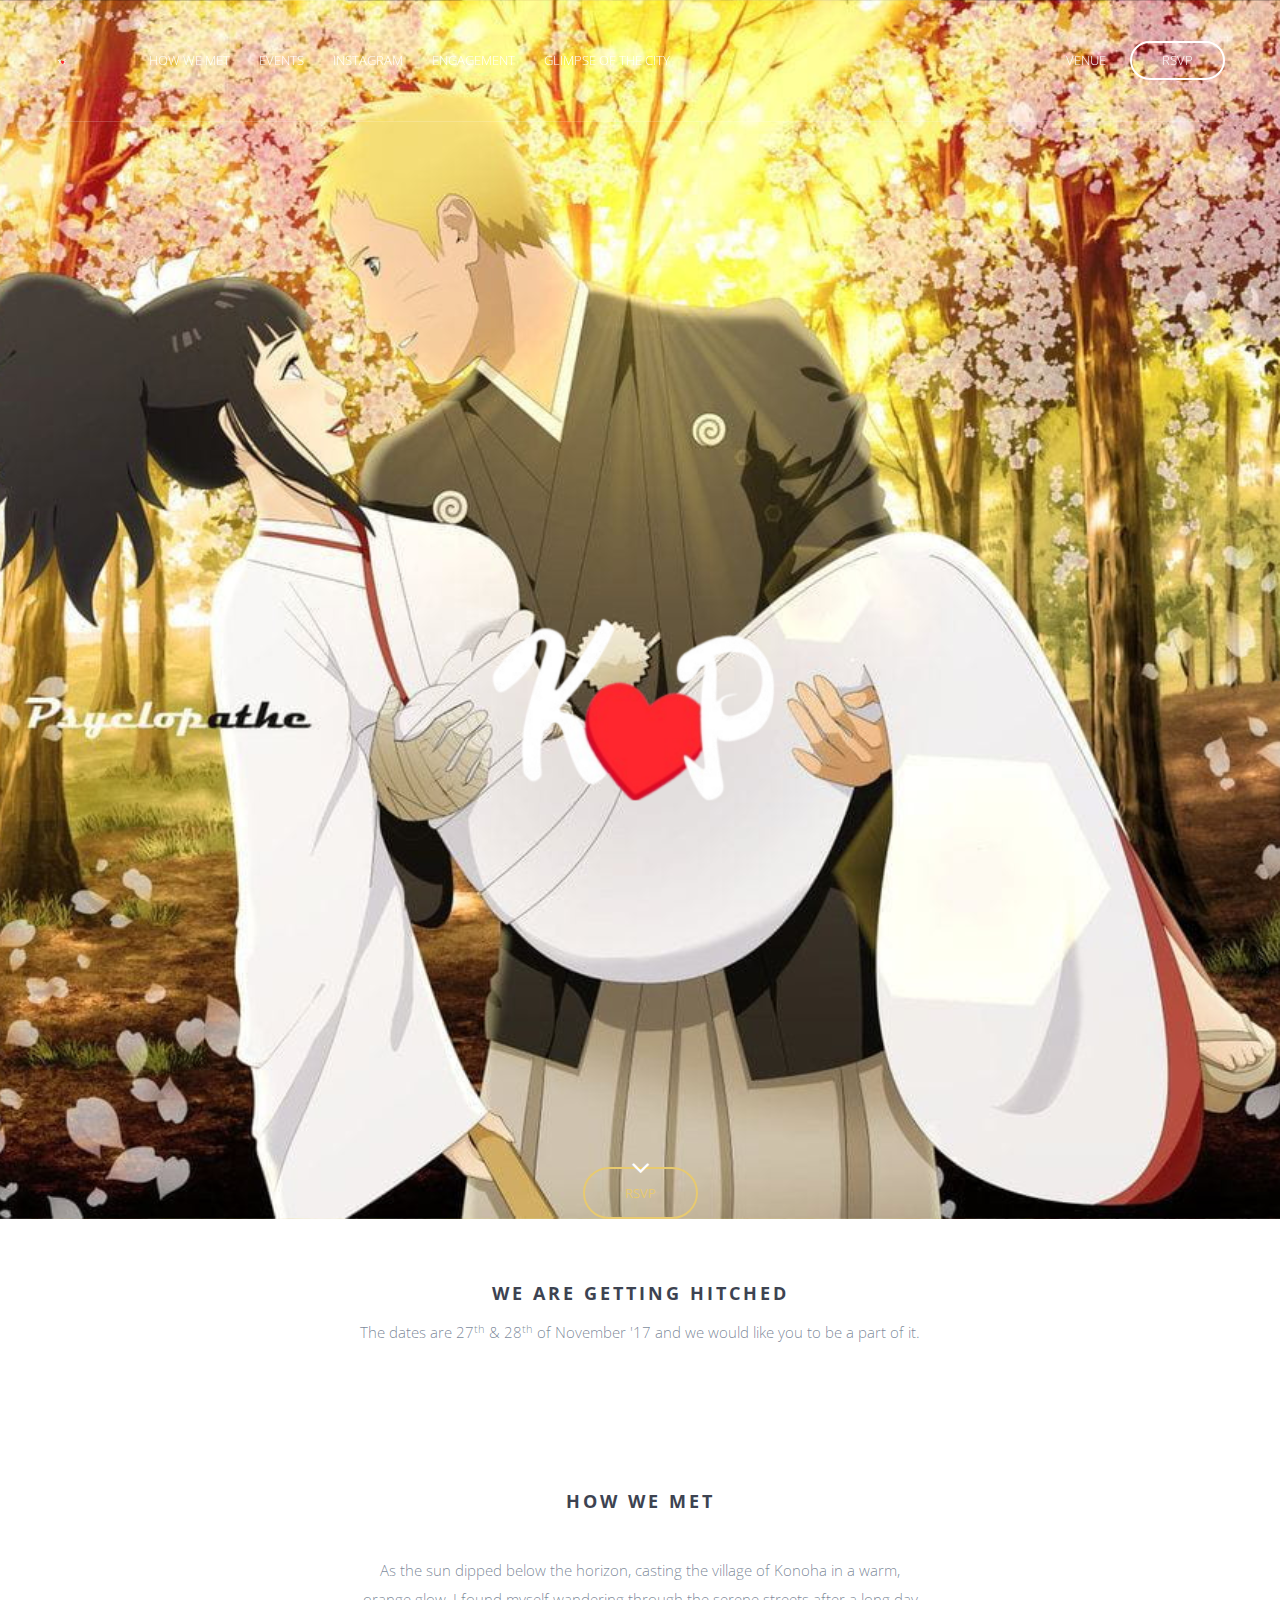
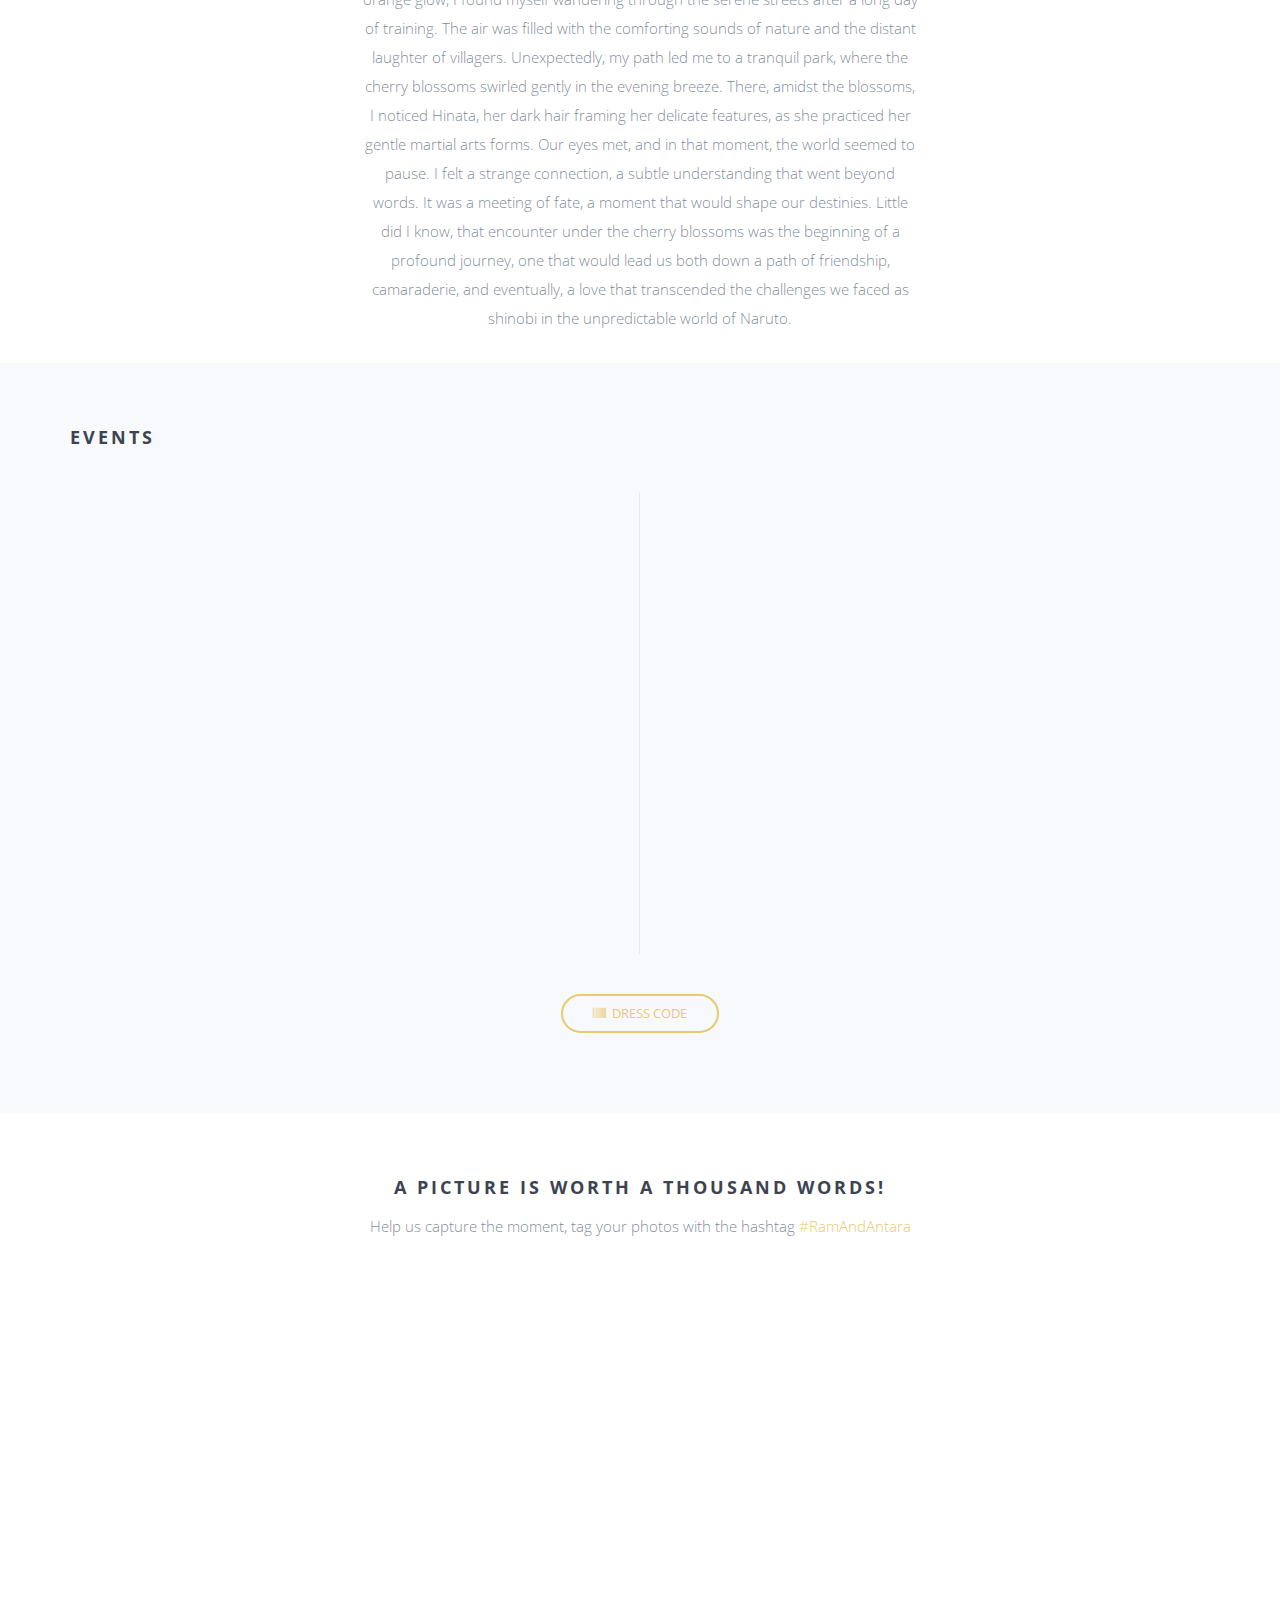
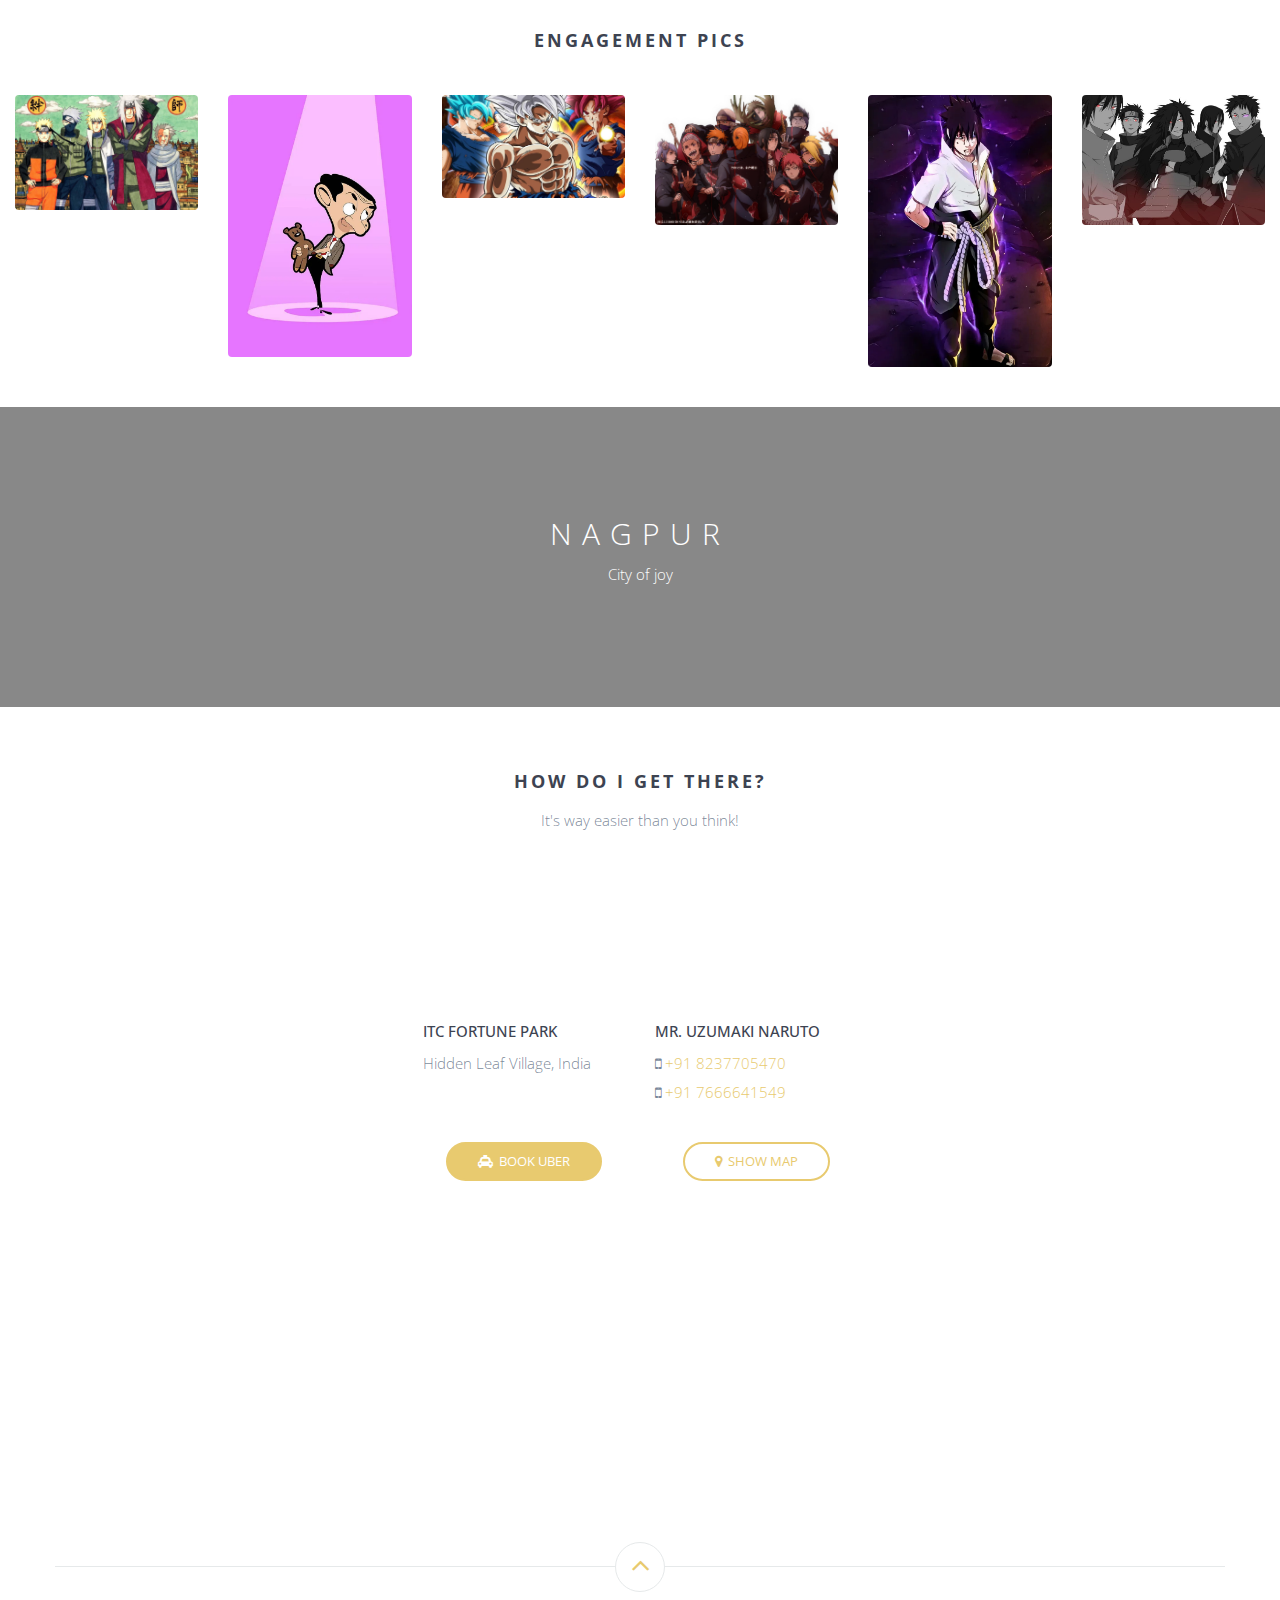
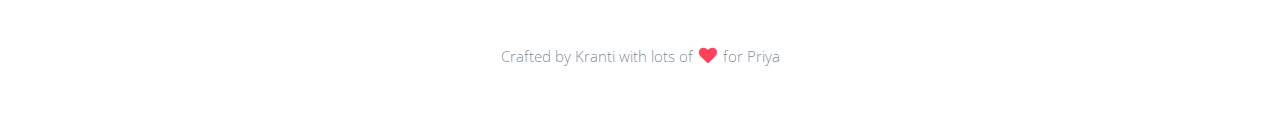
==== commit ebfa0e32: "Update index.html" ====
--- a/index.html
+++ b/index.html
@@ -14,7 +14,7 @@
     <meta name="description" content="We would like to invite you to our big day.">
     <meta name="viewport" content="width=device-width, initial-scale=1">
     <meta name="theme-color" content="#ffffff">
-    <meta property="og:title" content="Ram & Antara getting hitched">
+    <meta property="og:title" content="naruto & hinata getting hitched">
     <meta property="og:description" content="We would like to invite you to our big day.">
     <meta property="og:image" content="https://wedding.ramswaroop.me/img/hero-min.jpg">
     <meta property="og:type" content="website">
@@ -409,7 +409,7 @@
                             <p>Hidden Leaf Village, India</p>
                         </div>
                         <div class="col-md-6">
-                            <h5>Mr. Amit Roy</h5>
+                            <h5>Mr. uzumaki naruto</h5>
                             <p><i class="fa fa-mobile"></i> <a href="tel://+919412345678">+91 8237705470</a><br>
                                 <i class="fa fa-mobile"></i> <a href="tel://+917123456789">+91 7666641549</a></p>
                         </div>
